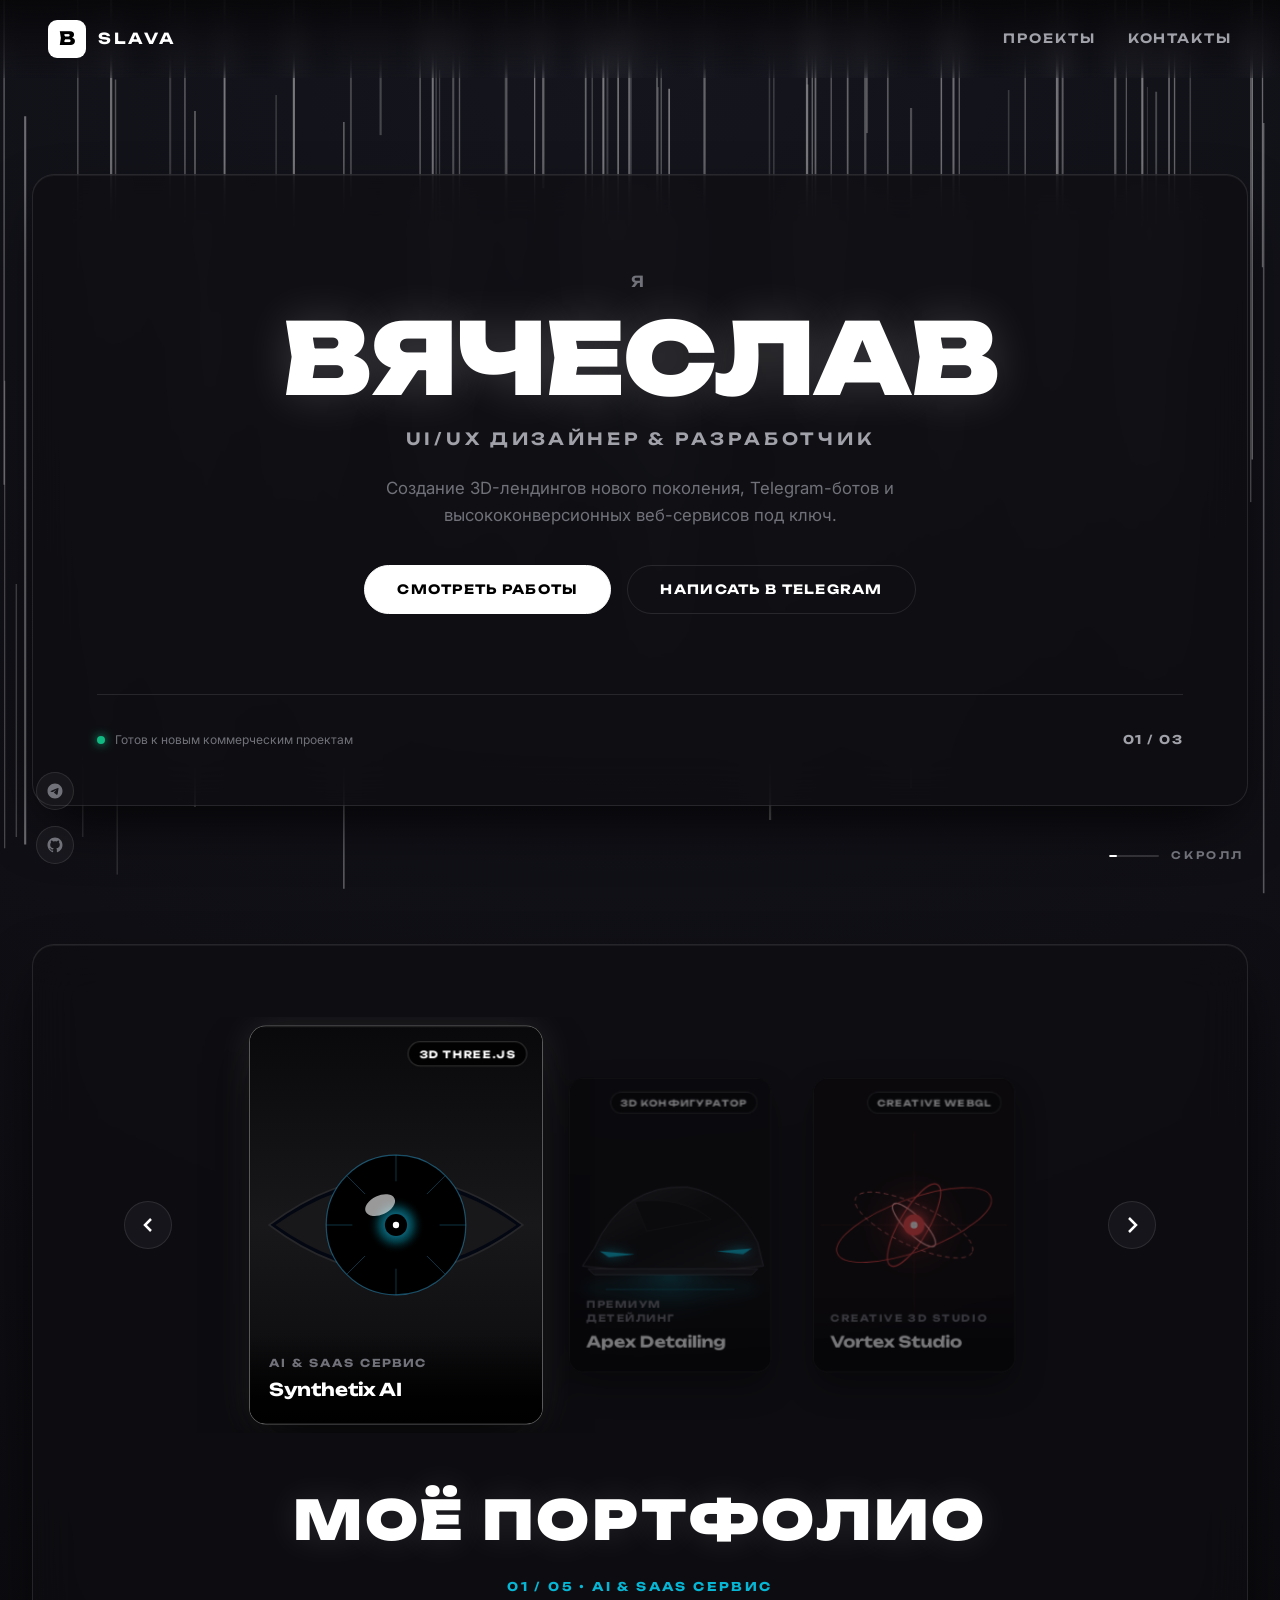
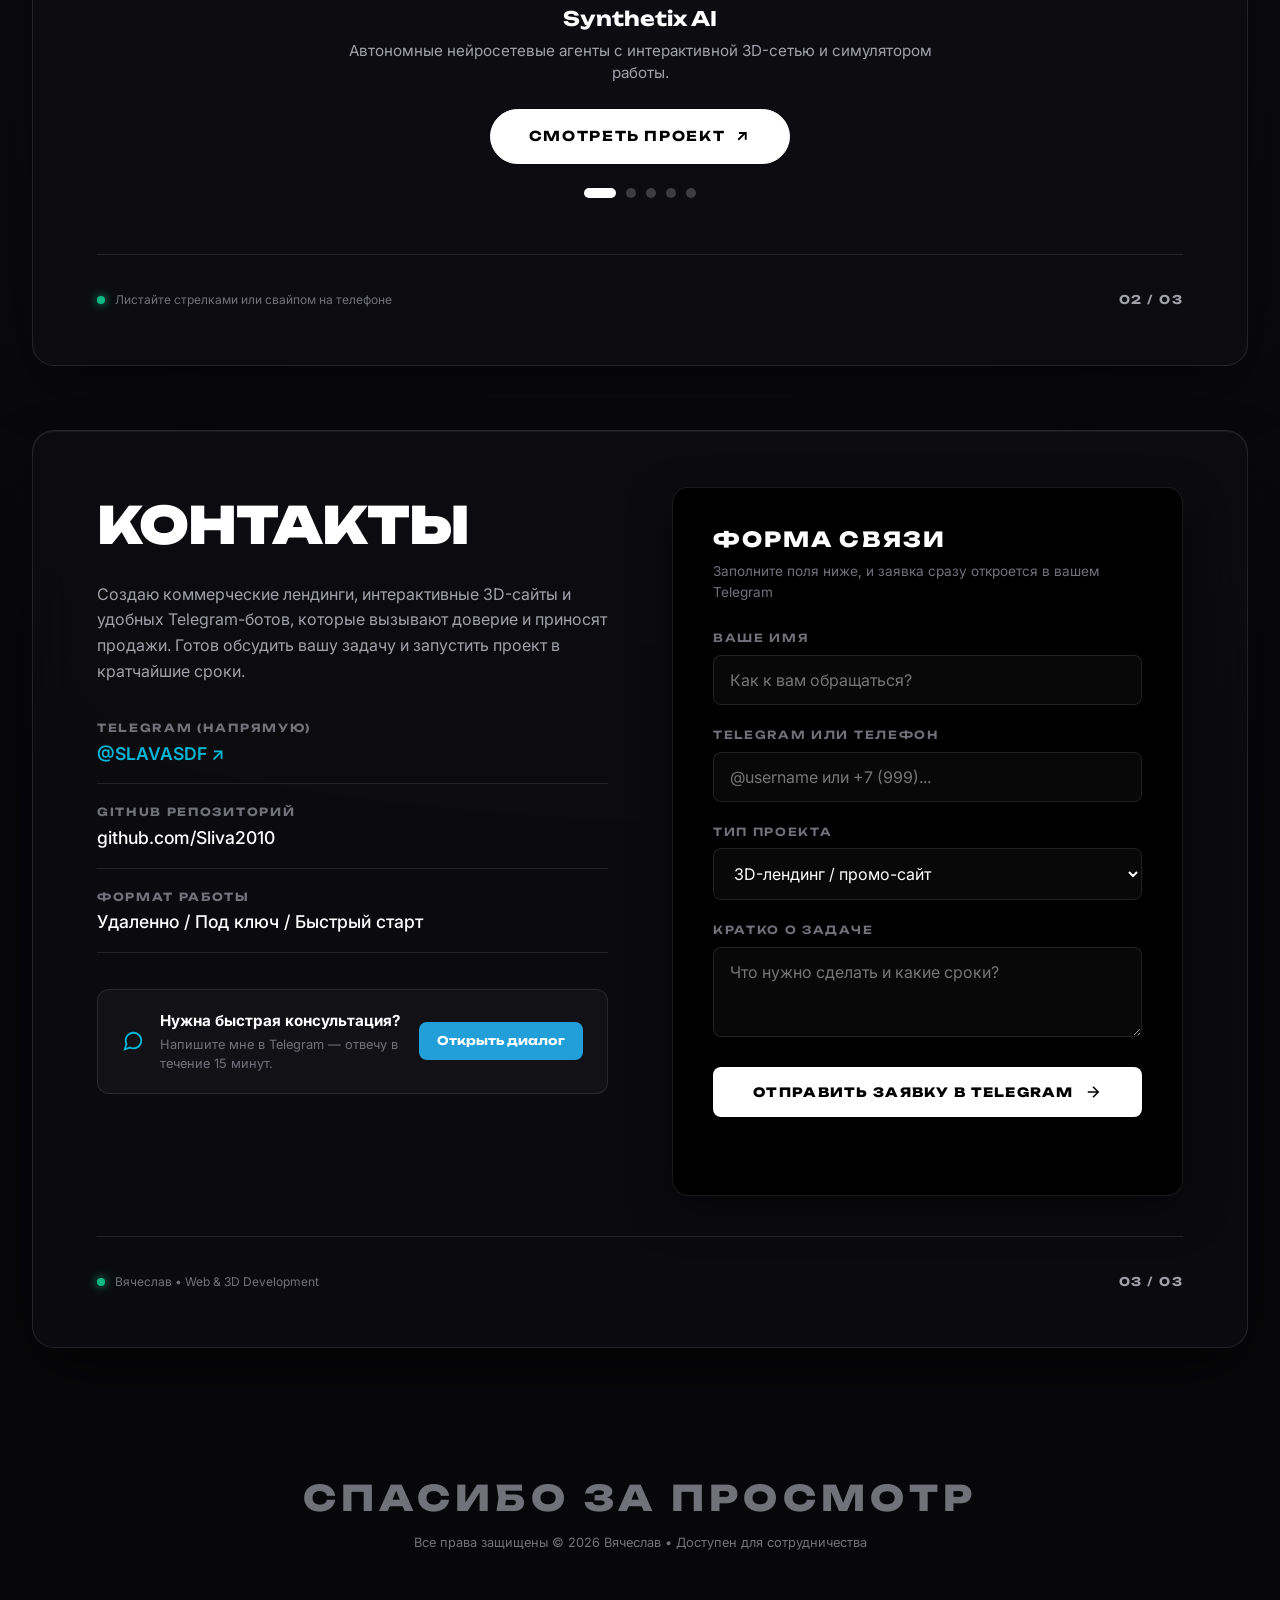
==== index.html @ ad90588e "Fix carousel layout with real dark visual artworks, robust block entrance animations, cache-busting " ====
<!DOCTYPE html>
<html lang="ru">
<head>
  <meta charset="UTF-8">
  <meta name="viewport" content="width=device-width, initial-scale=1.0, maximum-scale=5.0">
  <title>Вячеслав | Портфолио — 3D-сайты, Лендинги и Telegram-боты</title>
  
  <!-- Favicon -->
  <link rel="icon" type="image/svg+xml" href="favicon.svg?v=5.0">

  <!-- Google Fonts: Unbounded & Inter -->
  <link rel="preconnect" href="https://fonts.googleapis.com">
  <link rel="preconnect" href="https://fonts.gstatic.com" crossorigin>
  <link href="https://fonts.googleapis.com/css2?family=Inter:wght@300;400;500;600;700&family=Unbounded:wght@400;600;700;800;900&display=swap" rel="stylesheet">
  
  <!-- Critical Fallback CSS (prevents FOUC or cache mismatch) -->
  <style>
    body { background-color: #08080a; color: #ffffff; margin: 0; font-family: 'Inter', sans-serif; overflow-x: hidden; }
    .showcase-carousel-wrapper { display: flex; align-items: center; justify-content: center; gap: 16px; width: 100%; }
    .carousel-track { display: flex; align-items: center; justify-content: center; gap: 20px; }
  </style>

  <!-- External Stylesheet with Cache Busting -->
  <link rel="stylesheet" href="style.css?v=5.0">
</head>
<body>
  <!-- Ambient Interactive & Scroll Reacting Background Canvas -->
  <canvas id="ambient-canvas"></canvas>

  <!-- Global Top Header -->
  <header class="header">
    <a href="#hero" class="logo">
      <span class="logo-symbol">В</span>
      <span class="logo-text">SLAVA</span>
    </a>

    <nav class="nav">
      <a href="#portfolio" class="nav-link">ПРОЕКТЫ</a>
      <a href="#contact" class="nav-link">КОНТАКТЫ</a>
    </nav>
  </header>

  <!-- Left Sticky Socials (Desktop) -->
  <aside class="side-socials">
    <a href="https://t.me/SLAVASDF" target="_blank" rel="noopener noreferrer" class="social-icon" title="Telegram: @SLAVASDF">
      <svg width="18" height="18" viewBox="0 0 24 24" fill="currentColor">
        <path d="M12 2C6.48 2 2 6.48 2 12s4.48 10 10 10 10-4.48 10-10S17.52 2 12 2zm4.64 6.8c-.15 1.58-.8 5.42-1.13 7.19-.14.75-.42 1-.68 1.03-.58.05-1.02-.38-1.58-.75-.88-.58-1.38-.94-2.23-1.5-.99-.65-.35-1.01.22-1.59.15-.15 2.71-2.48 2.76-2.69a.2.2 0 00-.05-.18c-.06-.05-.14-.03-.21-.02-.09.02-1.49.95-4.22 2.79-.4.27-.76.41-1.08.4-.36-.01-1.04-.2-1.55-.37-.63-.2-1.12-.31-1.08-.66.02-.18.27-.36.75-.55 2.92-1.27 4.86-2.11 5.83-2.51 2.78-1.16 3.35-1.36 3.73-1.36.08 0 .27.02.39.12.1.08.13.19.14.27-.01.06.01.24 0 .38z"/>
      </svg>
    </a>
    <a href="https://github.com/Sliva2010" target="_blank" rel="noopener noreferrer" class="social-icon" title="GitHub: Sliva2010">
      <svg width="18" height="18" viewBox="0 0 24 24" fill="currentColor">
        <path fill-rule="evenodd" clip-rule="evenodd" d="M12 2C6.477 2 2 6.484 2 12.017c0 4.425 2.865 8.18 6.839 9.504.5.092.682-.217.682-.483 0-.237-.008-.868-.013-1.703-2.782.605-3.369-1.343-3.369-1.343-.454-1.158-1.11-1.466-1.11-1.466-.908-.62.069-.608.069-.608 1.003.07 1.53 1.032 1.53 1.032.892 1.53 2.341 1.088 2.91.832.092-.647.35-1.088.636-1.338-2.22-.253-4.555-1.113-4.555-4.951 0-1.093.39-1.988 1.029-2.688-.103-.253-.446-1.272.098-2.65 0 0 .84-.27 2.75 1.026A9.564 9.564 0 0112 6.844c.85.004 1.705.115 2.504.337 1.909-1.296 2.747-1.027 2.747-1.027.546 1.379.202 2.398.1 2.651.64.7 1.028 1.595 1.028 2.688 0 3.848-2.339 4.695-4.566 4.943.359.309.678.92.678 1.855 0 1.338-.012 2.419-.012 2.747 0 .268.18.58.688.482A10.019 10.019 0 0022 12.017C22 6.484 17.522 2 12 2z"/>
      </svg>
    </a>
  </aside>

  <!-- Right Sticky Scroll Indicator (Desktop) -->
  <aside class="side-scroll">
    <div class="scroll-track">
      <div class="scroll-thumb" id="scrollThumb"></div>
    </div>
    <span class="scroll-label">СКРОЛЛ</span>
  </aside>

  <!-- Main Container -->
  <main class="main-container">

    <!-- Screen 1: Hero Section (Exact Layout from Reference 1) -->
    <section id="hero" class="screen screen-hero">
      <div class="screen-frame anim-block">
        <div class="hero-center">
          <div class="hero-pretitle">Я</div>
          <h1 class="hero-name">ВЯЧЕСЛАВ</h1>
          <div class="hero-subtitle">UI/UX ДИЗАЙНЕР & РАЗРАБОТЧИК</div>
          <p class="hero-caption">
            Создание 3D-лендингов нового поколения, Telegram-ботов и высококонверсионных веб-сервисов под ключ.
          </p>
          <div class="hero-actions">
            <a href="#portfolio" class="btn-primary">СМОТРЕТЬ РАБОТЫ</a>
            <a href="https://t.me/SLAVASDF" target="_blank" rel="noopener noreferrer" class="btn-outline">НАПИСАТЬ В TELEGRAM</a>
          </div>
        </div>

        <div class="frame-bottom-bar">
          <div class="status-indicator">
            <span class="status-dot"></span>
            <span class="status-text">Готов к новым коммерческим проектам</span>
          </div>
          <div class="screen-counter">01 / 03</div>
        </div>
      </div>
    </section>

    <!-- Screen 2: Portfolio Showcase (Exact 3-Card Carousel from Reference 2) -->
    <section id="portfolio" class="screen screen-portfolio">
      <div class="screen-frame anim-block">
        
        <!-- Interactive 3D Showcase matching Reference 2 -->
        <div class="showcase-carousel-wrapper">
          
          <!-- Prev Arrow -->
          <button class="carousel-arrow arrow-prev" id="prevSlideBtn" aria-label="Предыдущий проект">
            <svg width="24" height="24" viewBox="0 0 24 24" fill="none" stroke="currentColor" stroke-width="2.5">
              <path d="M15 18l-6-6 6-6"/>
            </svg>
          </button>

          <!-- 3-Card View Track -->
          <div class="carousel-track-container" id="carouselTrackContainer">
            <div class="carousel-track" id="carouselTrack">
              
              <!-- Slide 1: AI SaaS (Cyber Eye Artwork from Reference) -->
              <div class="carousel-slide active" data-index="0" data-url="projects/ai-saas/index.html" data-title="Synthetix AI" data-tag="AI & SAAS СЕРВИС" data-desc="Автономные нейросетевые агенты с интерактивной 3D-сетью и симулятором работы.">
                <div class="slide-card">
                  <div class="slide-art-box">
                    <img src="assets/art-eye.svg" alt="Synthetix AI" class="slide-art-img" loading="eager">
                    <span class="slide-badge">3D THREE.JS</span>
                  </div>
                  <div class="slide-overlay-info">
                    <span class="slide-cat">AI & SAAS СЕРВИС</span>
                    <h3 class="slide-heading">Synthetix AI</h3>
                  </div>
                </div>
              </div>

              <!-- Slide 2: Auto Detailing (Supercar Artwork) -->
              <div class="carousel-slide next" data-index="1" data-url="projects/auto-detailing/index.html" data-title="Apex Detailing" data-tag="ПРЕМИУМ ДЕТЕЙЛИНГ" data-desc="Люксовый лендинг автодетейлинга с интерактивной сменой покрытия кузова в реальном времени.">
                <div class="slide-card">
                  <div class="slide-art-box">
                    <img src="assets/art-car.svg" alt="Apex Detailing" class="slide-art-img" loading="eager">
                    <span class="slide-badge">3D КОНФИГУРАТОР</span>
                  </div>
                  <div class="slide-overlay-info">
                    <span class="slide-cat">ПРЕМИУМ ДЕТЕЙЛИНГ</span>
                    <h3 class="slide-heading">Apex Detailing</h3>
                  </div>
                </div>
              </div>

              <!-- Slide 3: Crypto Fintech (Isometric Crystal) -->
              <div class="carousel-slide hidden-slide" data-index="2" data-url="projects/crypto-fintech/index.html" data-title="Nova DeFi & Pay" data-tag="WEB3 & ФИНТЕХ" data-desc="Высокотехнологичный необанк с живым обменом токенов и терминалом транзакций.">
                <div class="slide-card">
                  <div class="slide-art-box">
                    <img src="assets/art-crypto.svg" alt="Nova DeFi" class="slide-art-img" loading="lazy">
                    <span class="slide-badge">WEB3 ТЕРМИНАЛ</span>
                  </div>
                  <div class="slide-overlay-info">
                    <span class="slide-cat">WEB3 & ФИНТЕХ</span>
                    <h3 class="slide-heading">Nova DeFi & Pay</h3>
                  </div>
                </div>
              </div>

              <!-- Slide 4: Coffee Roastery (Chiaroscuro Coffee) -->
              <div class="carousel-slide hidden-slide" data-index="3" data-url="projects/coffee-roastery/index.html" data-title="Artisan Roastery" data-tag="SPECIALTY E-COMMERCE" data-desc="Атмосферный промо-сайт specialty кофе с колесом вкусов и интерактивной корзиной.">
                <div class="slide-card">
                  <div class="slide-art-box">
                    <img src="assets/art-coffee.svg" alt="Artisan Roastery" class="slide-art-img" loading="lazy">
                    <span class="slide-badge">3D E-COMMERCE</span>
                  </div>
                  <div class="slide-overlay-info">
                    <span class="slide-cat">SPECIALTY E-COMMERCE</span>
                    <h3 class="slide-heading">Artisan Roastery</h3>
                  </div>
                </div>
              </div>

              <!-- Slide 5: Cyber Agency (Cyber Vortex) -->
              <div class="carousel-slide prev" data-index="4" data-url="projects/cyber-agency/index.html" data-title="Vortex Cyber Studio" data-tag="CREATIVE 3D STUDIO" data-desc="Футуристичный сайт дизайн-агентства с динамическими шейдерами и интерактивом.">
                <div class="slide-card">
                  <div class="slide-art-box">
                    <img src="assets/art-cyber.svg" alt="Vortex Studio" class="slide-art-img" loading="lazy">
                    <span class="slide-badge">CREATIVE WEBGL</span>
                  </div>
                  <div class="slide-overlay-info">
                    <span class="slide-cat">CREATIVE 3D STUDIO</span>
                    <h3 class="slide-heading">Vortex Studio</h3>
                  </div>
                </div>
              </div>

            </div>
          </div>

          <!-- Next Arrow -->
          <button class="carousel-arrow arrow-next" id="nextSlideBtn" aria-label="Следующий проект">
            <svg width="24" height="24" viewBox="0 0 24 24" fill="none" stroke="currentColor" stroke-width="2.5">
              <path d="M9 5l7 7-7 7"/>
            </svg>
          </button>
        </div>

        <!-- Reference 2 Layout Center Block Under Cards -->
        <div class="portfolio-center-meta">
          <h2 class="portfolio-big-title">МОЁ ПОРТФОЛИО</h2>
          
          <div class="active-project-details">
            <span class="active-project-pill" id="activeProjectPill">01 / 05 • AI & SAAS СЕРВИС</span>
            <h3 class="active-project-name" id="activeProjectName">Synthetix AI</h3>
            <p class="active-project-desc" id="activeProjectDesc">
              Автономные нейросетевые агенты с интерактивной 3D-сетью и симулятором работы.
            </p>
          </div>

          <div class="portfolio-action-row">
            <a href="projects/ai-saas/index.html" target="_blank" rel="noopener noreferrer" class="btn-primary btn-view-project" id="viewProjectBtn">
              <span>СМОТРЕТЬ ПРОЕКТ</span>
              <svg width="18" height="18" viewBox="0 0 24 24" fill="none" stroke="currentColor" stroke-width="2.5">
                <path d="M7 17l9.2-9.2M17 17V8H8"/>
              </svg>
            </a>
          </div>

          <!-- Pagination Dots for Quick Navigation -->
          <div class="carousel-dots" id="carouselDots">
            <button class="dot-btn active" data-index="0" aria-label="Проект 1"></button>
            <button class="dot-btn" data-index="1" aria-label="Проект 2"></button>
            <button class="dot-btn" data-index="2" aria-label="Проект 3"></button>
            <button class="dot-btn" data-index="3" aria-label="Проект 4"></button>
            <button class="dot-btn" data-index="4" aria-label="Проект 5"></button>
          </div>
        </div>

        <div class="frame-bottom-bar">
          <div class="status-indicator">
            <span class="status-dot"></span>
            <span class="status-text">Листайте стрелками или свайпом на телефоне</span>
          </div>
          <div class="screen-counter">02 / 03</div>
        </div>
      </div>
    </section>

    <!-- Screen 3: Contact & Order (Exact Layout from Reference 3) -->
    <section id="contact" class="screen screen-contact">
      <div class="screen-frame anim-block">
        <div class="contact-split-grid">
          
          <!-- Left Column: Information -->
          <div class="contact-info-col">
            <h2 class="contact-main-heading">КОНТАКТЫ</h2>
            <p class="contact-lead-text">
              Создаю коммерческие лендинги, интерактивные 3D-сайты и удобных Telegram-ботов, которые вызывают доверие и приносят продажи. Готов обсудить вашу задачу и запустить проект в кратчайшие сроки.
            </p>

            <div class="contact-items-group">
              <div class="contact-entry">
                <span class="entry-label">Telegram (напрямую)</span>
                <a href="https://t.me/SLAVASDF" target="_blank" rel="noopener noreferrer" class="entry-value highlight-link">
                  @SLAVASDF ↗
                </a>
              </div>

              <div class="contact-entry">
                <span class="entry-label">GitHub репозиторий</span>
                <a href="https://github.com/Sliva2010" target="_blank" rel="noopener noreferrer" class="entry-value">
                  github.com/Sliva2010
                </a>
              </div>

              <div class="contact-entry">
                <span class="entry-label">Формат работы</span>
                <span class="entry-value">Удаленно / Под ключ / Быстрый старт</span>
              </div>
            </div>

            <!-- Removed emoji: Clean Line Art Icon -->
            <div class="direct-action-card">
              <div class="direct-icon-svg">
                <svg width="22" height="22" viewBox="0 0 24 24" fill="none" stroke="currentColor" stroke-width="2">
                  <path d="M21 11.5a8.38 8.38 0 0 1-.9 3.8 8.5 8.5 0 0 1-7.6 4.7 8.38 8.38 0 0 1-3.8-.9L3 21l1.9-5.7a8.38 8.38 0 0 1-.9-3.8 8.5 8.5 0 0 1 4.7-7.6 8.38 8.38 0 0 1 3.8-.9h.5a8.48 8.48 0 0 1 8 8v.5z"/>
                </svg>
              </div>
              <div class="direct-text">
                <strong>Нужна быстрая консультация?</strong>
                <span>Напишите мне в Telegram — отвечу в течение 15 минут.</span>
              </div>
              <a href="https://t.me/SLAVASDF" target="_blank" rel="noopener noreferrer" class="btn-telegram-direct">
                Открыть диалог
              </a>
            </div>
          </div>

          <!-- Right Column: Contact Form Box -->
          <div class="contact-form-col">
            <div class="form-card-box">
              <h3 class="form-title">ФОРМА СВЯЗИ</h3>
              <p class="form-subtitle">Заполните поля ниже, и заявка сразу откроется в вашем Telegram</p>

              <form id="contactForm" class="contact-form">
                <div class="input-field-group">
                  <label for="userName">Ваше имя</label>
                  <input type="text" id="userName" name="name" placeholder="Как к вам обращаться?" required autocomplete="name">
                </div>

                <div class="input-field-group">
                  <label for="userContact">Telegram или телефон</label>
                  <input type="text" id="userContact" name="contact" placeholder="@username или +7 (999)..." required>
                </div>

                <div class="input-field-group">
                  <label for="projectType">Тип проекта</label>
                  <select id="projectType" name="projectType">
                    <option value="3D-лендинг под ключ">3D-лендинг / промо-сайт</option>
                    <option value="Telegram-бот или Mini App">Telegram-бот или Mini App</option>
                    <option value="Редизайн существующего сайта">Редизайн существующего сайта</option>
                    <option value="Интернет-магазин / Каталог">Интернет-магазин / Каталог</option>
                    <option value="Другая нестандартная задача">Другая задача</option>
                  </select>
                </div>

                <div class="input-field-group">
                  <label for="userMessage">Кратко о задаче</label>
                  <textarea id="userMessage" name="message" rows="3" placeholder="Что нужно сделать и какие сроки?"></textarea>
                </div>

                <button type="submit" class="btn-submit" id="submitBtn">
                  <span>ОТПРАВИТЬ ЗАЯВКУ В TELEGRAM</span>
                  <svg width="18" height="18" viewBox="0 0 24 24" fill="none" stroke="currentColor" stroke-width="2">
                    <path d="M5 12h14M12 5l7 7-7 7"/>
                  </svg>
                </button>
                <div id="formFeedback" class="form-feedback"></div>
              </form>
            </div>
          </div>

        </div>

        <div class="frame-bottom-bar">
          <div class="status-indicator">
            <span class="status-dot"></span>
            <span class="status-text">Вячеслав • Web & 3D Development</span>
          </div>
          <div class="screen-counter">03 / 03</div>
        </div>
      </div>
    </section>

    <!-- Reference Bottom Ending Banner -->
    <div class="outro-banner anim-block">
      <div class="outro-content">
        <h2 class="outro-heading">СПАСИБО ЗА ПРОСМОТР</h2>
        <p class="outro-sub">Все права защищены © 2026 Вячеслав • Доступен для сотрудничества</p>
      </div>
    </div>

  </main>

  <!-- Script with Cache Busting -->
  <script src="main.js?v=5.0"></script>
</body>
</html>
---- style.css ----
/* ==========================================================================
   VYACHESLAV PORTFOLIO — DARK CINEMATIC VIBE CODING STYLESHEET (v5.0)
   Exact match to the 3-screen minimalist dark reference
   ========================================================================== */

:root {
  --bg-primary: #070709;
  --bg-surface: #0e0e12;
  --bg-card: #131318;
  --bg-card-hover: #1a1a22;
  
  --border-subtle: rgba(255, 255, 255, 0.1);
  --border-focus: rgba(255, 255, 255, 0.25);
  --border-accent: rgba(255, 255, 255, 0.5);

  --text-primary: #ffffff;
  --text-secondary: #a1a1aa;
  --text-muted: #71717a;

  --accent-cyan: #06b6d4;
  --accent-purple: #8b5cf6;
  --accent-green: #10b981;
  --accent-amber: #f59e0b;
  --accent-red: #ef4444;

  --font-display: 'Unbounded', -apple-system, BlinkMacSystemFont, sans-serif;
  --font-body: 'Inter', -apple-system, BlinkMacSystemFont, sans-serif;

  --ease-out: cubic-bezier(0.16, 1, 0.3, 1);
  --frame-radius: 22px;
}

/* Reset & Global */
*, *::before, *::after {
  box-sizing: border-box;
  margin: 0;
  padding: 0;
}

html {
  scroll-behavior: smooth;
  background-color: var(--bg-primary);
  color: var(--text-primary);
  font-family: var(--font-body);
  font-size: 16px;
  line-height: 1.5;
  -webkit-font-smoothing: antialiased;
}

body {
  min-height: 100vh;
  overflow-x: hidden;
  background: radial-gradient(circle at 50% 0%, #15151e 0%, #070709 75%);
  position: relative;
}

/* Ambient Canvas */
#ambient-canvas {
  position: fixed;
  top: 0;
  left: 0;
  width: 100vw;
  height: 100vh;
  pointer-events: none;
  z-index: 1;
  opacity: 0.7;
}

/* ==========================================================================
   BLOCK ENTRANCE & SCROLL ANIMATIONS
   ========================================================================== */
.anim-block {
  opacity: 0;
  transform: translateY(35px);
  transition: opacity 0.85s var(--ease-out), transform 0.85s var(--ease-out);
  will-change: opacity, transform;
}

.anim-block.is-visible {
  opacity: 1;
  transform: translateY(0);
}

/* ==========================================================================
   HEADER
   ========================================================================== */
.header {
  position: fixed;
  top: 0;
  left: 0;
  width: 100%;
  padding: 20px 48px;
  display: flex;
  justify-content: space-between;
  align-items: center;
  z-index: 100;
  background: linear-gradient(180deg, rgba(7, 7, 9, 0.9) 0%, rgba(7, 7, 9, 0) 100%);
  backdrop-filter: blur(12px);
  -webkit-backdrop-filter: blur(12px);
}

.logo {
  display: flex;
  align-items: center;
  gap: 12px;
  text-decoration: none;
  color: var(--text-primary);
}

.logo-symbol {
  display: inline-flex;
  align-items: center;
  justify-content: center;
  width: 38px;
  height: 38px;
  border-radius: 9px;
  background: #ffffff;
  color: #000000;
  font-family: var(--font-display);
  font-weight: 800;
  font-size: 1.15rem;
  letter-spacing: -0.05em;
  transition: transform 0.3s var(--ease-out);
}

.logo:hover .logo-symbol {
  transform: scale(1.06) rotate(3deg);
}

.logo-text {
  font-family: var(--font-display);
  font-weight: 700;
  font-size: 0.95rem;
  letter-spacing: 0.18em;
}

.nav {
  display: flex;
  align-items: center;
  gap: 32px;
}

.nav-link {
  color: var(--text-secondary);
  text-decoration: none;
  font-family: var(--font-display);
  font-size: 0.8rem;
  font-weight: 600;
  letter-spacing: 0.15em;
  transition: color 0.2s ease;
  position: relative;
  padding: 6px 0;
}

.nav-link:hover {
  color: var(--text-primary);
}

.nav-link::after {
  content: '';
  position: absolute;
  bottom: 0;
  left: 0;
  width: 0%;
  height: 2px;
  background: #ffffff;
  transition: width 0.3s var(--ease-out);
}

.nav-link:hover::after {
  width: 100%;
}

/* ==========================================================================
   SIDE BARS (DESKTOP)
   ========================================================================== */
.side-socials {
  position: fixed;
  left: 36px;
  bottom: 36px;
  display: flex;
  flex-direction: column;
  gap: 16px;
  z-index: 90;
}

.social-icon {
  color: var(--text-muted);
  display: flex;
  align-items: center;
  justify-content: center;
  width: 38px;
  height: 38px;
  border-radius: 50%;
  background: rgba(255, 255, 255, 0.04);
  border: 1px solid var(--border-subtle);
  transition: all 0.3s var(--ease-out);
  text-decoration: none;
}

.social-icon:hover {
  color: #ffffff;
  border-color: rgba(255, 255, 255, 0.35);
  transform: translateY(-3px);
  background: rgba(255, 255, 255, 0.1);
}

.side-scroll {
  position: fixed;
  right: 36px;
  bottom: 36px;
  display: flex;
  align-items: center;
  gap: 12px;
  z-index: 90;
}

.scroll-track {
  width: 50px;
  height: 2px;
  background: rgba(255, 255, 255, 0.15);
  position: relative;
  overflow: hidden;
  border-radius: 2px;
}

.scroll-thumb {
  position: absolute;
  top: 0;
  left: 0;
  height: 100%;
  width: 30%;
  background: #ffffff;
  border-radius: 2px;
  transition: width 0.12s linear;
}

.scroll-label {
  font-family: var(--font-display);
  font-size: 0.65rem;
  font-weight: 600;
  letter-spacing: 0.25em;
  color: var(--text-muted);
}

/* ==========================================================================
   MAIN CONTAINERS & CINEMATIC FRAMES
   ========================================================================== */
.main-container {
  position: relative;
  z-index: 10;
  padding: 100px 32px 60px 32px;
  max-width: 1280px;
  margin: 0 auto;
  display: flex;
  flex-direction: column;
  gap: 64px;
}

.screen {
  min-height: calc(100vh - 120px);
  display: flex;
  flex-direction: column;
  justify-content: center;
}

.screen-frame {
  background: rgba(14, 14, 18, 0.75);
  border: 1px solid var(--border-subtle);
  border-radius: var(--frame-radius);
  padding: 56px 64px;
  box-shadow: 0 24px 60px -15px rgba(0, 0, 0, 0.8), inset 0 1px 0 rgba(255, 255, 255, 0.06);
  backdrop-filter: blur(24px);
  -webkit-backdrop-filter: blur(24px);
  display: flex;
  flex-direction: column;
  justify-content: space-between;
  position: relative;
  overflow: hidden;
}

.frame-bottom-bar {
  display: flex;
  justify-content: space-between;
  align-items: center;
  padding-top: 36px;
  margin-top: 40px;
  border-top: 1px solid var(--border-subtle);
  font-size: 0.75rem;
  color: var(--text-muted);
}

.status-indicator {
  display: flex;
  align-items: center;
  gap: 10px;
}

.status-dot {
  width: 8px;
  height: 8px;
  border-radius: 50%;
  background: var(--accent-green);
  box-shadow: 0 0 10px var(--accent-green);
  animation: pulse-dot 2s infinite ease-in-out;
}

@keyframes pulse-dot {
  0%, 100% { opacity: 1; transform: scale(1); }
  50% { opacity: 0.4; transform: scale(0.85); }
}

.screen-counter {
  font-family: var(--font-display);
  font-weight: 700;
  letter-spacing: 0.12em;
  color: var(--text-secondary);
}

/* ==========================================================================
   SCREEN 1: HERO
   ========================================================================== */
.hero-center {
  display: flex;
  flex-direction: column;
  align-items: center;
  justify-content: center;
  text-align: center;
  padding: 40px 0;
}

.hero-pretitle {
  font-family: var(--font-display);
  font-size: 0.95rem;
  font-weight: 600;
  letter-spacing: 0.35em;
  color: var(--text-muted);
  margin-bottom: 12px;
  text-transform: uppercase;
}

.hero-name {
  font-family: var(--font-display);
  font-size: clamp(2.8rem, 8.5vw, 6.2rem);
  font-weight: 900;
  letter-spacing: -0.02em;
  line-height: 1.05;
  color: #ffffff;
  margin-bottom: 16px;
  text-transform: uppercase;
  text-shadow: 0 0 45px rgba(255, 255, 255, 0.18);
  word-break: break-word;
}

.hero-subtitle {
  font-family: var(--font-display);
  font-size: clamp(0.75rem, 1.8vw, 1.05rem);
  font-weight: 600;
  letter-spacing: 0.22em;
  color: var(--text-secondary);
  margin-bottom: 24px;
  text-transform: uppercase;
}

.hero-caption {
  font-size: 1.05rem;
  color: var(--text-muted);
  max-width: 580px;
  line-height: 1.6;
  margin-bottom: 36px;
}

.hero-actions {
  display: flex;
  gap: 16px;
  flex-wrap: wrap;
  justify-content: center;
}

.btn-primary {
  display: inline-flex;
  align-items: center;
  justify-content: center;
  gap: 8px;
  background: #ffffff;
  color: #000000;
  font-family: var(--font-display);
  font-weight: 700;
  font-size: 0.8rem;
  letter-spacing: 0.1em;
  padding: 14px 32px;
  border-radius: 9999px;
  text-decoration: none;
  transition: all 0.3s var(--ease-out);
  border: 1px solid #ffffff;
  cursor: pointer;
}

.btn-primary:hover {
  background: transparent;
  color: #ffffff;
  transform: translateY(-2px);
  box-shadow: 0 10px 25px -5px rgba(255, 255, 255, 0.25);
}

.btn-outline {
  display: inline-flex;
  align-items: center;
  justify-content: center;
  background: transparent;
  color: #ffffff;
  font-family: var(--font-display);
  font-weight: 700;
  font-size: 0.8rem;
  letter-spacing: 0.1em;
  padding: 14px 32px;
  border-radius: 9999px;
  text-decoration: none;
  border: 1px solid var(--border-subtle);
  transition: all 0.3s var(--ease-out);
}

.btn-outline:hover {
  border-color: rgba(255, 255, 255, 0.4);
  background: rgba(255, 255, 255, 0.05);
  transform: translateY(-2px);
}

/* ==========================================================================
   SCREEN 2: 3-CARD PORTFOLIO CAROUSEL (EXACT MATCH TO REFERENCE 2)
   ========================================================================== */
.showcase-carousel-wrapper {
  display: flex;
  align-items: center;
  justify-content: center;
  gap: 18px;
  width: 100%;
  position: relative;
  margin: 16px 0 36px 0;
}

.carousel-arrow {
  width: 48px;
  height: 48px;
  border-radius: 50%;
  background: rgba(24, 24, 30, 0.85);
  border: 1px solid var(--border-subtle);
  color: #ffffff;
  display: flex;
  align-items: center;
  justify-content: center;
  cursor: pointer;
  flex-shrink: 0;
  transition: all 0.3s var(--ease-out);
  backdrop-filter: blur(8px);
}

.carousel-arrow:hover {
  background: #ffffff;
  color: #000000;
  border-color: #ffffff;
  transform: scale(1.1);
}

.carousel-track-container {
  overflow: hidden;
  max-width: 900px;
  width: 100%;
  padding: 18px 0;
}

.carousel-track {
  display: flex;
  align-items: center;
  justify-content: center;
  gap: 24px;
  width: 100%;
}

.carousel-slide {
  flex: 0 0 240px;
  width: 240px;
  height: 340px;
  border-radius: 16px;
  cursor: pointer;
  position: relative;
  transition: all 0.45s var(--ease-out);
  user-select: none;
}

.slide-card {
  width: 100%;
  height: 100%;
  background: #000000;
  border-radius: 16px;
  border: 1px solid var(--border-subtle);
  overflow: hidden;
  position: relative;
  box-shadow: 0 16px 36px rgba(0, 0, 0, 0.7);
  display: flex;
  flex-direction: column;
}

/* 3-Card States: active (center), prev (left), next (right), hidden */
.carousel-slide.active {
  flex: 0 0 280px;
  width: 280px;
  height: 380px;
  transform: scale(1.05);
  z-index: 10;
  opacity: 1;
}

.carousel-slide.active .slide-card {
  border-color: rgba(255, 255, 255, 0.35);
  box-shadow: 0 24px 50px -10px rgba(0, 0, 0, 0.85), 0 0 35px rgba(255, 255, 255, 0.1);
}

.carousel-slide.prev,
.carousel-slide.next {
  flex: 0 0 220px;
  width: 220px;
  height: 320px;
  opacity: 0.45;
  transform: scale(0.92);
  z-index: 5;
}

.carousel-slide.prev:hover,
.carousel-slide.next:hover {
  opacity: 0.75;
  transform: scale(0.96);
}

.carousel-slide.hidden-slide {
  display: none !important;
}

/* Artwork inside cards */
.slide-art-box {
  width: 100%;
  height: 100%;
  position: relative;
  background: #000000;
  overflow: hidden;
}

.slide-art-img {
  width: 100%;
  height: 100%;
  object-fit: cover;
  display: block;
  transition: transform 0.5s ease;
}

.carousel-slide.active:hover .slide-art-img {
  transform: scale(1.06);
}

.slide-badge {
  position: absolute;
  top: 14px;
  right: 14px;
  font-family: var(--font-display);
  font-size: 0.6rem;
  font-weight: 700;
  letter-spacing: 0.12em;
  padding: 4px 10px;
  background: rgba(0, 0, 0, 0.75);
  border: 1px solid rgba(255, 255, 255, 0.2);
  border-radius: 999px;
  backdrop-filter: blur(8px);
  color: #ffffff;
  z-index: 3;
}

.slide-overlay-info {
  position: absolute;
  bottom: 0;
  left: 0;
  right: 0;
  padding: 20px 18px;
  background: linear-gradient(180deg, rgba(0, 0, 0, 0) 0%, rgba(0, 0, 0, 0.95) 75%);
  z-index: 4;
  display: flex;
  flex-direction: column;
  gap: 4px;
}

.slide-cat {
  font-family: var(--font-display);
  font-size: 0.65rem;
  font-weight: 700;
  letter-spacing: 0.15em;
  color: var(--text-muted);
}

.slide-heading {
  font-family: var(--font-display);
  font-size: 1.05rem;
  font-weight: 700;
  color: #ffffff;
}

/* Meta block under cards (Reference: "MY PORTFOLIO") */
.portfolio-center-meta {
  display: flex;
  flex-direction: column;
  align-items: center;
  text-align: center;
  padding: 10px 0 16px 0;
}

.portfolio-big-title {
  font-family: var(--font-display);
  font-size: clamp(2rem, 4.5vw, 3.4rem);
  font-weight: 900;
  letter-spacing: 0.05em;
  text-transform: uppercase;
  margin-bottom: 12px;
  color: #ffffff;
  text-shadow: 0 0 35px rgba(255, 255, 255, 0.12);
}

.active-project-details {
  max-width: 620px;
  margin-bottom: 24px;
}

.active-project-pill {
  display: inline-block;
  font-family: var(--font-display);
  font-size: 0.75rem;
  font-weight: 700;
  letter-spacing: 0.2em;
  color: var(--accent-cyan);
  margin-bottom: 8px;
}

.active-project-name {
  font-family: var(--font-display);
  font-size: 1.25rem;
  font-weight: 700;
  color: #ffffff;
  margin-bottom: 6px;
}

.active-project-desc {
  font-size: 0.95rem;
  color: var(--text-secondary);
  line-height: 1.5;
}

.portfolio-action-row {
  margin-bottom: 24px;
}

.btn-view-project {
  padding: 16px 38px;
  font-size: 0.85rem;
  letter-spacing: 0.12em;
}

.carousel-dots {
  display: flex;
  gap: 10px;
  align-items: center;
  justify-content: center;
}

.dot-btn {
  width: 10px;
  height: 10px;
  border-radius: 999px;
  background: rgba(255, 255, 255, 0.2);
  border: none;
  cursor: pointer;
  transition: all 0.3s var(--ease-out);
}

.dot-btn:hover {
  background: rgba(255, 255, 255, 0.5);
}

.dot-btn.active {
  width: 32px;
  background: #ffffff;
}

/* ==========================================================================
   SCREEN 3: CONTACT & ORDER
   ========================================================================== */
.contact-split-grid {
  display: grid;
  grid-template-columns: 1fr 1fr;
  gap: 64px;
  align-items: start;
}

.contact-info-col {
  display: flex;
  flex-direction: column;
}

.contact-main-heading {
  font-family: var(--font-display);
  font-size: clamp(2rem, 4.5vw, 3.2rem);
  font-weight: 900;
  letter-spacing: -0.02em;
  text-transform: uppercase;
  margin-bottom: 18px;
}

.contact-lead-text {
  color: var(--text-secondary);
  font-size: 1rem;
  line-height: 1.6;
  margin-bottom: 36px;
}

.contact-items-group {
  display: flex;
  flex-direction: column;
  gap: 20px;
  margin-bottom: 36px;
}

.contact-entry {
  display: flex;
  flex-direction: column;
  gap: 4px;
  padding-bottom: 16px;
  border-bottom: 1px solid var(--border-subtle);
}

.entry-label {
  font-family: var(--font-display);
  font-size: 0.7rem;
  font-weight: 700;
  letter-spacing: 0.15em;
  color: var(--text-muted);
  text-transform: uppercase;
}

.entry-value {
  color: #ffffff;
  font-size: 1.1rem;
  font-weight: 500;
  text-decoration: none;
}

.highlight-link {
  color: var(--accent-cyan);
  font-weight: 600;
  display: inline-flex;
  align-items: center;
  gap: 6px;
  transition: gap 0.2s ease;
}

.highlight-link:hover {
  gap: 10px;
  text-decoration: underline;
}

/* Minimalist Clean Box without emoji */
.direct-action-card {
  background: rgba(255, 255, 255, 0.03);
  border: 1px solid var(--border-subtle);
  border-radius: 12px;
  padding: 20px 24px;
  display: flex;
  align-items: center;
  gap: 16px;
}

.direct-icon-svg {
  display: flex;
  align-items: center;
  justify-content: center;
  color: var(--accent-cyan);
  flex-shrink: 0;
}

.direct-text {
  display: flex;
  flex-direction: column;
  gap: 2px;
  flex-grow: 1;
}

.direct-text strong {
  font-size: 0.95rem;
  color: #ffffff;
}

.direct-text span {
  font-size: 0.8rem;
  color: var(--text-muted);
}

.btn-telegram-direct {
  display: inline-flex;
  padding: 10px 18px;
  background: #229ED9;
  color: #ffffff;
  text-decoration: none;
  font-family: var(--font-display);
  font-size: 0.75rem;
  font-weight: 700;
  border-radius: 8px;
  transition: background 0.2s ease, transform 0.2s ease;
  white-space: nowrap;
}

.btn-telegram-direct:hover {
  background: #1b87ba;
  transform: scale(1.03);
}

/* Right Column: Form Box */
.form-card-box {
  background: #000000;
  border: 1px solid var(--border-subtle);
  border-radius: 16px;
  padding: 36px 40px;
  box-shadow: 0 16px 40px rgba(0, 0, 0, 0.5);
}

.form-title {
  font-family: var(--font-display);
  font-size: 1.3rem;
  font-weight: 800;
  letter-spacing: 0.1em;
  text-transform: uppercase;
  margin-bottom: 6px;
}

.form-subtitle {
  font-size: 0.85rem;
  color: var(--text-muted);
  margin-bottom: 28px;
}

.contact-form {
  display: flex;
  flex-direction: column;
  gap: 22px;
}

.input-field-group {
  display: flex;
  flex-direction: column;
  gap: 8px;
}

.input-field-group label {
  font-family: var(--font-display);
  font-size: 0.7rem;
  font-weight: 600;
  letter-spacing: 0.15em;
  color: var(--text-muted);
  text-transform: uppercase;
}

.input-field-group input,
.input-field-group select,
.input-field-group textarea {
  width: 100%;
  background: rgba(255, 255, 255, 0.03);
  border: 1px solid var(--border-subtle);
  border-radius: 8px;
  padding: 14px 16px;
  color: #ffffff;
  font-family: var(--font-body);
  font-size: 16px; /* 16px prevents iOS Safari auto-zoom */
  outline: none;
  transition: border-color 0.2s ease, background 0.2s ease;
}

.input-field-group select {
  cursor: pointer;
}

.input-field-group select option {
  background: #121216;
  color: #ffffff;
}

.input-field-group textarea {
  resize: vertical;
  min-height: 85px;
}

.input-field-group input:focus,
.input-field-group select:focus,
.input-field-group textarea:focus {
  border-color: rgba(255, 255, 255, 0.5);
  background: rgba(255, 255, 255, 0.06);
}

.btn-submit {
  display: flex;
  align-items: center;
  justify-content: center;
  gap: 10px;
  background: #ffffff;
  color: #000000;
  border: none;
  border-radius: 8px;
  padding: 16px;
  font-family: var(--font-display);
  font-size: 0.8rem;
  font-weight: 800;
  letter-spacing: 0.1em;
  cursor: pointer;
  transition: all 0.3s var(--ease-out);
  margin-top: 8px;
}

.btn-submit:hover {
  background: #e4e4e7;
  transform: translateY(-2px);
  box-shadow: 0 10px 20px -5px rgba(255, 255, 255, 0.3);
}

.form-feedback {
  font-size: 0.85rem;
  text-align: center;
  min-height: 20px;
  color: var(--accent-green);
  transition: opacity 0.3s ease;
}

/* Outro Banner */
.outro-banner {
  text-align: center;
  padding: 60px 0 30px 0;
}

.outro-heading {
  font-family: var(--font-display);
  font-size: clamp(1.4rem, 3vw, 2.2rem);
  font-weight: 800;
  letter-spacing: 0.15em;
  text-transform: uppercase;
  color: var(--text-muted);
  margin-bottom: 8px;
  transition: color 0.3s ease;
}

.outro-heading:hover {
  color: #ffffff;
}

.outro-sub {
  font-size: 0.8rem;
  color: var(--text-muted);
}

/* ==========================================================================
   MOBILE & RESPONSIVE PERFECTION
   ========================================================================== */
@media (max-width: 1024px) {
  .contact-split-grid {
    grid-template-columns: 1fr;
    gap: 48px;
  }
}

@media (max-width: 768px) {
  .header {
    padding: 14px 18px;
  }

  .logo-text {
    font-size: 0.82rem;
  }

  .logo-symbol {
    width: 30px;
    height: 30px;
    font-size: 0.95rem;
  }

  .nav {
    gap: 16px;
  }

  .nav-link {
    font-size: 0.75rem;
  }

  .side-socials,
  .side-scroll {
    display: none;
  }

  .main-container {
    padding: 72px 12px 36px 12px;
    gap: 28px;
  }

  .screen {
    min-height: auto;
    padding: 16px 0;
  }

  .screen-frame {
    padding: 28px 16px;
    border-radius: 16px;
  }

  .hero-pretitle {
    font-size: 0.8rem;
    letter-spacing: 0.25em;
  }

  .hero-name {
    font-size: clamp(2.4rem, 11vw, 3.5rem);
    margin-bottom: 10px;
  }

  .hero-subtitle {
    font-size: 0.72rem;
    letter-spacing: 0.15em;
    margin-bottom: 16px;
  }

  .hero-caption {
    font-size: 0.88rem;
    margin-bottom: 24px;
  }

  .hero-actions {
    flex-direction: column;
    width: 100%;
  }

  .hero-actions .btn-primary,
  .hero-actions .btn-outline {
    width: 100%;
    padding: 14px 20px;
  }

  /* Carousel strictly centered on mobile */
  .showcase-carousel-wrapper {
    gap: 8px;
    margin: 10px 0 20px 0;
  }

  .carousel-arrow {
    width: 38px;
    height: 38px;
  }

  .carousel-track {
    gap: 0;
  }

  /* Hide side cards on phones to ensure ZERO distortion */
  .carousel-slide.prev,
  .carousel-slide.next {
    display: none !important;
  }

  .carousel-slide.active {
    flex: 0 0 250px;
    width: 250px;
    height: 330px;
    transform: none;
  }

  .portfolio-big-title {
    font-size: 1.7rem;
  }

  .active-project-name {
    font-size: 1.1rem;
  }

  .active-project-desc {
    font-size: 0.85rem;
  }

  .btn-view-project {
    width: 100%;
  }

  .form-card-box {
    padding: 24px 14px;
    border-radius: 14px;
  }

  .direct-action-card {
    flex-direction: column;
    align-items: flex-start;
    padding: 16px;
  }

  .btn-telegram-direct {
    width: 100%;
    justify-content: center;
  }

  .frame-bottom-bar {
    flex-direction: column;
    gap: 12px;
    align-items: flex-start;
    padding-top: 20px;
    margin-top: 24px;
  }

  .screen-counter {
    align-self: flex-end;
  }
}
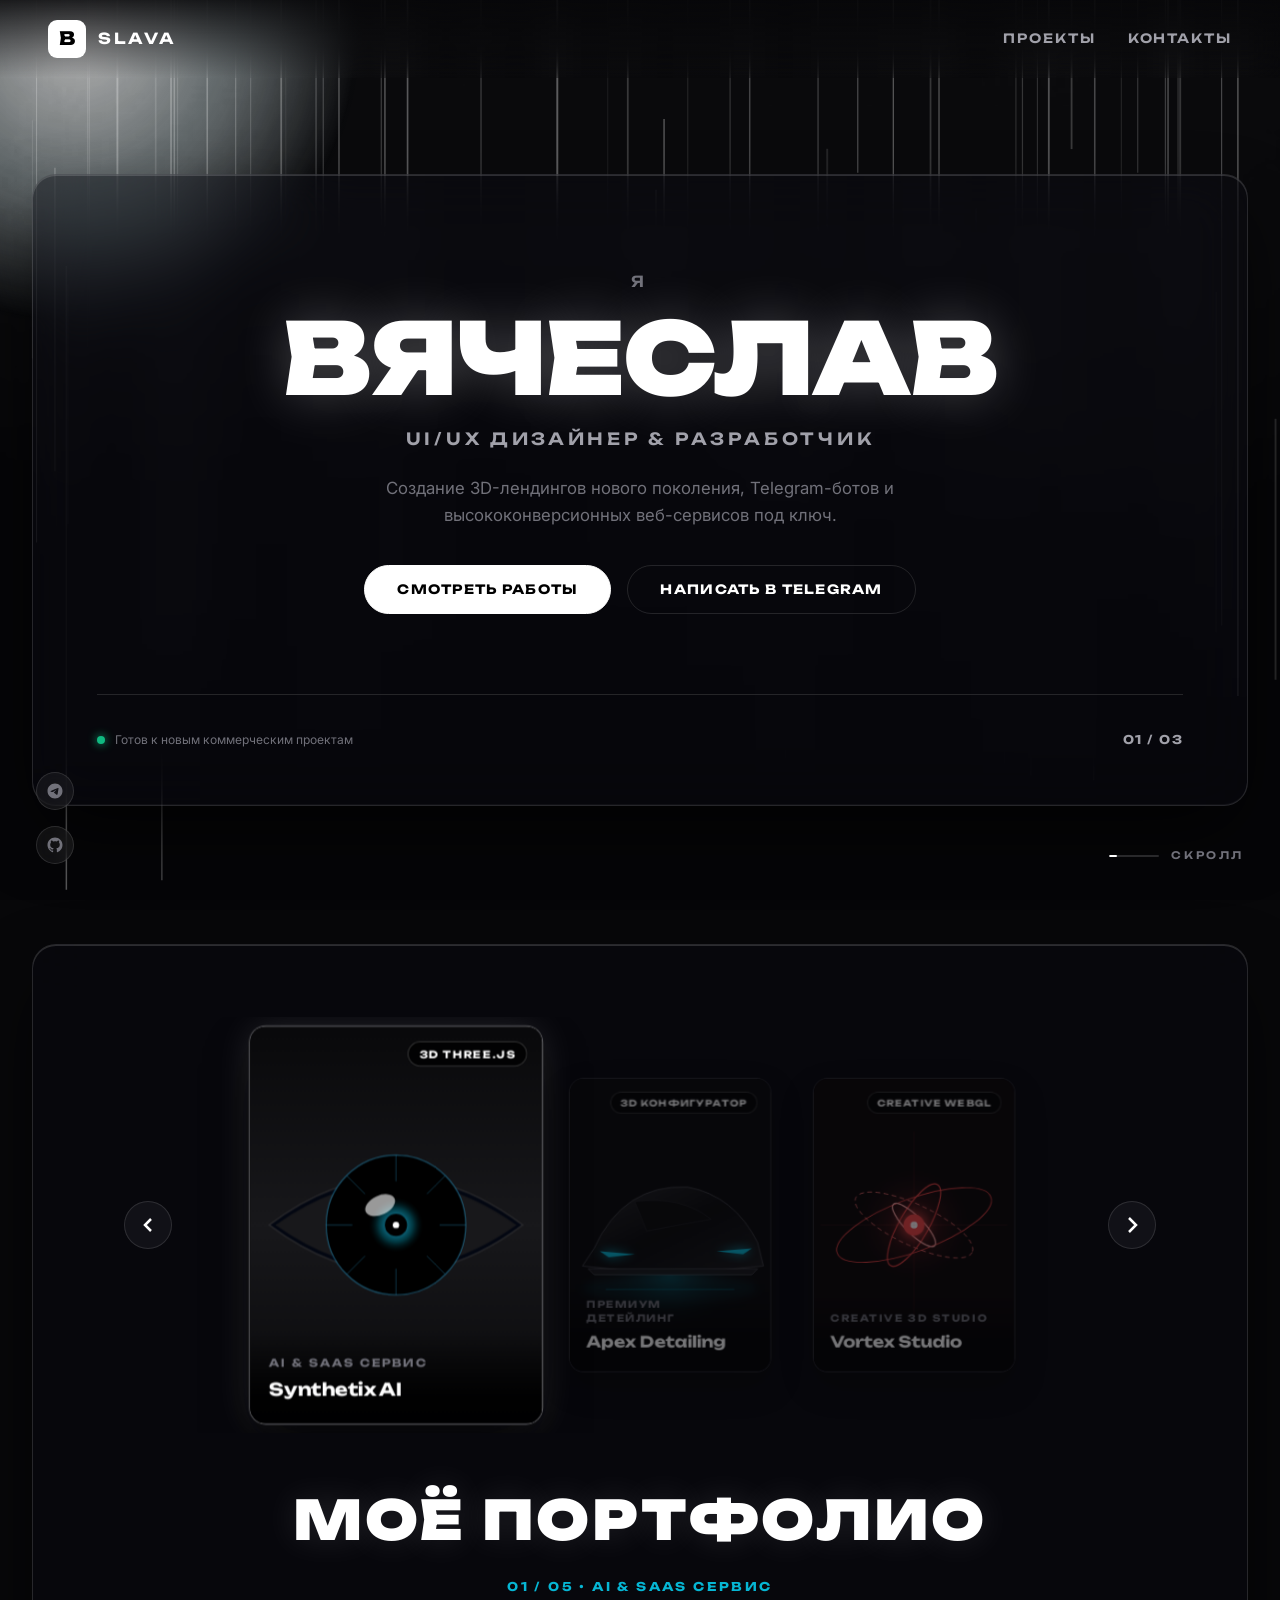
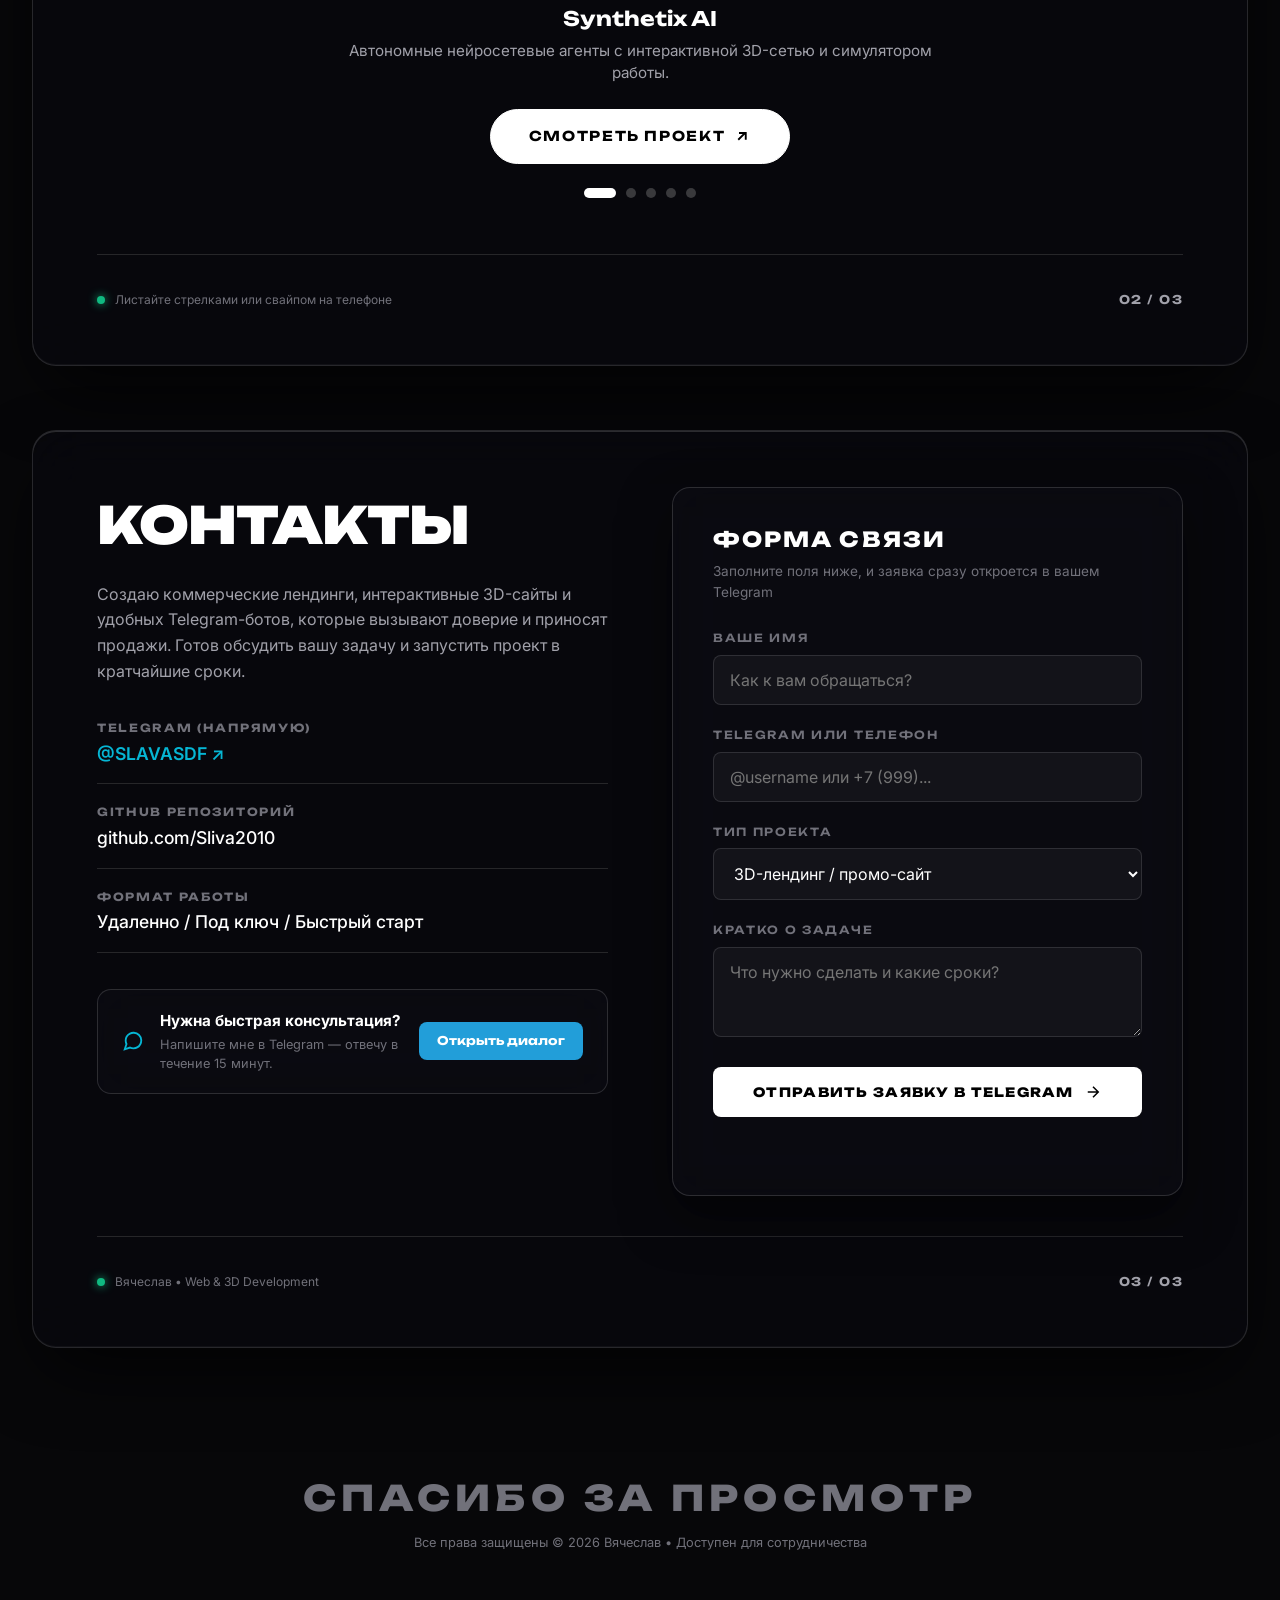
==== commit f84a70d9: "Add misty forest spotlight background under cursor, frosted glassmorphism panels, and dramatic entra" ====
--- a/index.html
+++ b/index.html
@@ -6,25 +6,30 @@
   <title>Вячеслав | Портфолио — 3D-сайты, Лендинги и Telegram-боты</title>
   
   <!-- Favicon -->
-  <link rel="icon" type="image/svg+xml" href="favicon.svg?v=5.0">
+  <link rel="icon" type="image/svg+xml" href="favicon.svg?v=6.0">
 
   <!-- Google Fonts: Unbounded & Inter -->
   <link rel="preconnect" href="https://fonts.googleapis.com">
   <link rel="preconnect" href="https://fonts.gstatic.com" crossorigin>
   <link href="https://fonts.googleapis.com/css2?family=Inter:wght@300;400;500;600;700&family=Unbounded:wght@400;600;700;800;900&display=swap" rel="stylesheet">
   
-  <!-- Critical Fallback CSS (prevents FOUC or cache mismatch) -->
+  <!-- Critical Fallback CSS -->
   <style>
-    body { background-color: #08080a; color: #ffffff; margin: 0; font-family: 'Inter', sans-serif; overflow-x: hidden; }
+    body { background-color: #070709; color: #ffffff; margin: 0; font-family: 'Inter', sans-serif; overflow-x: hidden; }
     .showcase-carousel-wrapper { display: flex; align-items: center; justify-content: center; gap: 16px; width: 100%; }
     .carousel-track { display: flex; align-items: center; justify-content: center; gap: 20px; }
   </style>
 
-  <!-- External Stylesheet with Cache Busting -->
-  <link rel="stylesheet" href="style.css?v=5.0">
+  <!-- External Stylesheet with Cache Busting v6.0 -->
+  <link rel="stylesheet" href="style.css?v=6.0">
 </head>
 <body>
-  <!-- Ambient Interactive & Scroll Reacting Background Canvas -->
+  <!-- Dark Misty Forest Background with Cursor Flashlight Spotlight -->
+  <div class="bg-forest-base"></div>
+  <div class="bg-forest-spotlight" id="bgSpotlight"></div>
+  <div class="cursor-beam"></div>
+
+  <!-- Ambient Interactive Background Canvas -->
   <canvas id="ambient-canvas"></canvas>
 
   <!-- Global Top Header -->
@@ -65,9 +70,9 @@
   <!-- Main Container -->
   <main class="main-container">
 
-    <!-- Screen 1: Hero Section (Exact Layout from Reference 1) -->
+    <!-- Screen 1: Hero Section (Glass Frame + High-Impact Reveal Animation) -->
     <section id="hero" class="screen screen-hero">
-      <div class="screen-frame anim-block">
+      <div class="screen-frame glass-panel anim-block">
         <div class="hero-center">
           <div class="hero-pretitle">Я</div>
           <h1 class="hero-name">ВЯЧЕСЛАВ</h1>
@@ -91,9 +96,9 @@
       </div>
     </section>
 
-    <!-- Screen 2: Portfolio Showcase (Exact 3-Card Carousel from Reference 2) -->
+    <!-- Screen 2: Portfolio Showcase (Glass Frame + 3-Card Carousel) -->
     <section id="portfolio" class="screen screen-portfolio">
-      <div class="screen-frame anim-block">
+      <div class="screen-frame glass-panel anim-block">
         
         <!-- Interactive 3D Showcase matching Reference 2 -->
         <div class="showcase-carousel-wrapper">
@@ -111,7 +116,7 @@
               
               <!-- Slide 1: AI SaaS (Cyber Eye Artwork from Reference) -->
               <div class="carousel-slide active" data-index="0" data-url="projects/ai-saas/index.html" data-title="Synthetix AI" data-tag="AI & SAAS СЕРВИС" data-desc="Автономные нейросетевые агенты с интерактивной 3D-сетью и симулятором работы.">
-                <div class="slide-card">
+                <div class="slide-card glass-card">
                   <div class="slide-art-box">
                     <img src="assets/art-eye.svg" alt="Synthetix AI" class="slide-art-img" loading="eager">
                     <span class="slide-badge">3D THREE.JS</span>
@@ -125,7 +130,7 @@
 
               <!-- Slide 2: Auto Detailing (Supercar Artwork) -->
               <div class="carousel-slide next" data-index="1" data-url="projects/auto-detailing/index.html" data-title="Apex Detailing" data-tag="ПРЕМИУМ ДЕТЕЙЛИНГ" data-desc="Люксовый лендинг автодетейлинга с интерактивной сменой покрытия кузова в реальном времени.">
-                <div class="slide-card">
+                <div class="slide-card glass-card">
                   <div class="slide-art-box">
                     <img src="assets/art-car.svg" alt="Apex Detailing" class="slide-art-img" loading="eager">
                     <span class="slide-badge">3D КОНФИГУРАТОР</span>
@@ -139,7 +144,7 @@
 
               <!-- Slide 3: Crypto Fintech (Isometric Crystal) -->
               <div class="carousel-slide hidden-slide" data-index="2" data-url="projects/crypto-fintech/index.html" data-title="Nova DeFi & Pay" data-tag="WEB3 & ФИНТЕХ" data-desc="Высокотехнологичный необанк с живым обменом токенов и терминалом транзакций.">
-                <div class="slide-card">
+                <div class="slide-card glass-card">
                   <div class="slide-art-box">
                     <img src="assets/art-crypto.svg" alt="Nova DeFi" class="slide-art-img" loading="lazy">
                     <span class="slide-badge">WEB3 ТЕРМИНАЛ</span>
@@ -153,7 +158,7 @@
 
               <!-- Slide 4: Coffee Roastery (Chiaroscuro Coffee) -->
               <div class="carousel-slide hidden-slide" data-index="3" data-url="projects/coffee-roastery/index.html" data-title="Artisan Roastery" data-tag="SPECIALTY E-COMMERCE" data-desc="Атмосферный промо-сайт specialty кофе с колесом вкусов и интерактивной корзиной.">
-                <div class="slide-card">
+                <div class="slide-card glass-card">
                   <div class="slide-art-box">
                     <img src="assets/art-coffee.svg" alt="Artisan Roastery" class="slide-art-img" loading="lazy">
                     <span class="slide-badge">3D E-COMMERCE</span>
@@ -167,7 +172,7 @@
 
               <!-- Slide 5: Cyber Agency (Cyber Vortex) -->
               <div class="carousel-slide prev" data-index="4" data-url="projects/cyber-agency/index.html" data-title="Vortex Cyber Studio" data-tag="CREATIVE 3D STUDIO" data-desc="Футуристичный сайт дизайн-агентства с динамическими шейдерами и интерактивом.">
-                <div class="slide-card">
+                <div class="slide-card glass-card">
                   <div class="slide-art-box">
                     <img src="assets/art-cyber.svg" alt="Vortex Studio" class="slide-art-img" loading="lazy">
                     <span class="slide-badge">CREATIVE WEBGL</span>
@@ -231,9 +236,9 @@
       </div>
     </section>
 
-    <!-- Screen 3: Contact & Order (Exact Layout from Reference 3) -->
+    <!-- Screen 3: Contact & Order (Glass Frame) -->
     <section id="contact" class="screen screen-contact">
-      <div class="screen-frame anim-block">
+      <div class="screen-frame glass-panel anim-block">
         <div class="contact-split-grid">
           
           <!-- Left Column: Information -->
@@ -265,7 +270,7 @@
             </div>
 
             <!-- Removed emoji: Clean Line Art Icon -->
-            <div class="direct-action-card">
+            <div class="direct-action-card glass-card">
               <div class="direct-icon-svg">
                 <svg width="22" height="22" viewBox="0 0 24 24" fill="none" stroke="currentColor" stroke-width="2">
                   <path d="M21 11.5a8.38 8.38 0 0 1-.9 3.8 8.5 8.5 0 0 1-7.6 4.7 8.38 8.38 0 0 1-3.8-.9L3 21l1.9-5.7a8.38 8.38 0 0 1-.9-3.8 8.5 8.5 0 0 1 4.7-7.6 8.38 8.38 0 0 1 3.8-.9h.5a8.48 8.48 0 0 1 8 8v.5z"/>
@@ -283,7 +288,7 @@
 
           <!-- Right Column: Contact Form Box -->
           <div class="contact-form-col">
-            <div class="form-card-box">
+            <div class="form-card-box glass-card">
               <h3 class="form-title">ФОРМА СВЯЗИ</h3>
               <p class="form-subtitle">Заполните поля ниже, и заявка сразу откроется в вашем Telegram</p>
 
@@ -347,7 +352,7 @@
 
   </main>
 
-  <!-- Script with Cache Busting -->
-  <script src="main.js?v=5.0"></script>
+  <!-- Script with Cache Busting v6.0 -->
+  <script src="main.js?v=6.0"></script>
 </body>
 </html>
--- a/style.css
+++ b/style.css
@@ -1,16 +1,16 @@
 /* ==========================================================================
-   VYACHESLAV PORTFOLIO — DARK CINEMATIC VIBE CODING STYLESHEET (v5.0)
-   Exact match to the 3-screen minimalist dark reference
+   VYACHESLAV PORTFOLIO — DARK CINEMATIC VIBE CODING STYLESHEET (v6.0)
+   Misty Forest Spotlight, Frosted Glassmorphism & High-Impact Reveal Animations
    ========================================================================== */
 
 :root {
   --bg-primary: #070709;
-  --bg-surface: #0e0e12;
-  --bg-card: #131318;
-  --bg-card-hover: #1a1a22;
+  --bg-surface: rgba(14, 14, 18, 0.45);
+  --bg-card: rgba(16, 16, 22, 0.55);
+  --bg-card-hover: rgba(24, 24, 32, 0.7);
   
-  --border-subtle: rgba(255, 255, 255, 0.1);
-  --border-focus: rgba(255, 255, 255, 0.25);
+  --border-subtle: rgba(255, 255, 255, 0.12);
+  --border-focus: rgba(255, 255, 255, 0.28);
   --border-accent: rgba(255, 255, 255, 0.5);
 
   --text-primary: #ffffff;
@@ -27,7 +27,11 @@
   --font-body: 'Inter', -apple-system, BlinkMacSystemFont, sans-serif;
 
   --ease-out: cubic-bezier(0.16, 1, 0.3, 1);
-  --frame-radius: 22px;
+  --frame-radius: 24px;
+
+  /* Default cursor coordinates for flashlight spotlight */
+  --mouse-x: 50vw;
+  --mouse-y: 35vh;
 }
 
 /* Reset & Global */
@@ -50,11 +54,53 @@
 body {
   min-height: 100vh;
   overflow-x: hidden;
-  background: radial-gradient(circle at 50% 0%, #15151e 0%, #070709 75%);
+  background: #070709;
   position: relative;
 }
 
-/* Ambient Canvas */
+/* ==========================================================================
+   MISTY FOREST BACKGROUND & FLASHLIGHT SPOTLIGHT
+   ========================================================================== */
+.bg-forest-base {
+  position: fixed;
+  inset: 0;
+  width: 100vw;
+  height: 100vh;
+  background: url('assets/bg-forest.jpg') center center / cover no-repeat;
+  opacity: 0.16;
+  filter: brightness(0.38) contrast(1.35) grayscale(20%);
+  z-index: 0;
+  pointer-events: none;
+}
+
+.bg-forest-spotlight {
+  position: fixed;
+  inset: 0;
+  width: 100vw;
+  height: 100vh;
+  background: url('assets/bg-forest.jpg') center center / cover no-repeat;
+  opacity: 0.9;
+  filter: brightness(1.15) contrast(1.3);
+  z-index: 1;
+  pointer-events: none;
+  mask-image: radial-gradient(circle 380px at var(--mouse-x) var(--mouse-y), black 0%, rgba(0, 0, 0, 0.5) 45%, transparent 75%);
+  -webkit-mask-image: radial-gradient(circle 380px at var(--mouse-x) var(--mouse-y), black 0%, rgba(0, 0, 0, 0.5) 45%, transparent 75%);
+  transition: opacity 0.3s ease;
+  will-change: mask-image;
+}
+
+.cursor-beam {
+  position: fixed;
+  inset: 0;
+  width: 100vw;
+  height: 100vh;
+  background: radial-gradient(circle 420px at var(--mouse-x) var(--mouse-y), rgba(255, 255, 255, 0.08) 0%, rgba(6, 182, 212, 0.04) 35%, transparent 70%);
+  pointer-events: none;
+  z-index: 2;
+  will-change: background;
+}
+
+/* Ambient Canvas on top of forest */
 #ambient-canvas {
   position: fixed;
   top: 0;
@@ -62,23 +108,132 @@
   width: 100vw;
   height: 100vh;
   pointer-events: none;
-  z-index: 1;
-  opacity: 0.7;
+  z-index: 3;
+  opacity: 0.65;
 }
 
 /* ==========================================================================
-   BLOCK ENTRANCE & SCROLL ANIMATIONS
+   BLOCK ENTRANCE & SCROLL ANIMATIONS (HIGH-IMPACT)
    ========================================================================== */
 .anim-block {
   opacity: 0;
-  transform: translateY(35px);
-  transition: opacity 0.85s var(--ease-out), transform 0.85s var(--ease-out);
-  will-change: opacity, transform;
+  transform: translateY(60px) scale(0.96);
+  filter: blur(14px);
+  transition: opacity 1.1s cubic-bezier(0.16, 1, 0.3, 1), 
+              transform 1.1s cubic-bezier(0.16, 1, 0.3, 1),
+              filter 1.1s cubic-bezier(0.16, 1, 0.3, 1);
+  will-change: opacity, transform, filter;
 }
 
 .anim-block.is-visible {
   opacity: 1;
-  transform: translateY(0);
+  transform: translateY(0) scale(1);
+  filter: blur(0);
+}
+
+/* Hero Keyframe Reveal Sequence */
+.hero-pretitle {
+  font-family: var(--font-display);
+  font-size: 0.95rem;
+  font-weight: 600;
+  letter-spacing: 0.35em;
+  color: var(--text-muted);
+  margin-bottom: 12px;
+  text-transform: uppercase;
+  animation: heroFadeBlur 1s cubic-bezier(0.16, 1, 0.3, 1) 0.1s both;
+}
+
+.hero-name {
+  font-family: var(--font-display);
+  font-size: clamp(2.8rem, 8.5vw, 6.2rem);
+  font-weight: 900;
+  letter-spacing: -0.02em;
+  line-height: 1.05;
+  color: #ffffff;
+  margin-bottom: 16px;
+  text-transform: uppercase;
+  text-shadow: 0 0 50px rgba(255, 255, 255, 0.25);
+  word-break: break-word;
+  animation: heroTitleReveal 1.35s cubic-bezier(0.16, 1, 0.3, 1) 0.25s both;
+}
+
+.hero-subtitle {
+  font-family: var(--font-display);
+  font-size: clamp(0.75rem, 1.8vw, 1.05rem);
+  font-weight: 600;
+  letter-spacing: 0.22em;
+  color: var(--text-secondary);
+  margin-bottom: 24px;
+  text-transform: uppercase;
+  animation: heroFadeBlur 1.1s cubic-bezier(0.16, 1, 0.3, 1) 0.5s both;
+}
+
+.hero-caption {
+  font-size: 1.05rem;
+  color: var(--text-muted);
+  max-width: 580px;
+  line-height: 1.6;
+  margin-bottom: 36px;
+  animation: heroFadeBlur 1.1s cubic-bezier(0.16, 1, 0.3, 1) 0.65s both;
+}
+
+.hero-actions {
+  display: flex;
+  gap: 16px;
+  flex-wrap: wrap;
+  justify-content: center;
+  animation: heroFadeBlur 1.1s cubic-bezier(0.16, 1, 0.3, 1) 0.8s both;
+}
+
+@keyframes heroTitleReveal {
+  0% {
+    opacity: 0;
+    transform: translateY(65px) scale(0.9);
+    filter: blur(22px);
+    letter-spacing: 0.12em;
+  }
+  50% {
+    filter: blur(4px);
+  }
+  100% {
+    opacity: 1;
+    transform: translateY(0) scale(1);
+    filter: blur(0);
+    letter-spacing: -0.02em;
+  }
+}
+
+@keyframes heroFadeBlur {
+  0% {
+    opacity: 0;
+    transform: translateY(35px);
+    filter: blur(14px);
+  }
+  100% {
+    opacity: 1;
+    transform: translateY(0);
+    filter: blur(0);
+  }
+}
+
+/* ==========================================================================
+   GLASSMORPHISM PANELS & CARDS (FROSTED GLASS EFFECT)
+   ========================================================================== */
+.glass-panel {
+  background: rgba(11, 11, 16, 0.44) !important;
+  backdrop-filter: blur(30px) saturate(180%) !important;
+  -webkit-backdrop-filter: blur(30px) saturate(180%) !important;
+  border: 1px solid rgba(255, 255, 255, 0.13) !important;
+  box-shadow: 0 30px 75px -15px rgba(0, 0, 0, 0.8), 
+              inset 0 1px 0 rgba(255, 255, 255, 0.15),
+              inset 0 -1px 0 rgba(255, 255, 255, 0.04) !important;
+}
+
+.glass-card {
+  background: rgba(14, 14, 20, 0.52) !important;
+  backdrop-filter: blur(22px) saturate(160%) !important;
+  -webkit-backdrop-filter: blur(22px) saturate(160%) !important;
+  border: 1px solid rgba(255, 255, 255, 0.14) !important;
 }
 
 /* ==========================================================================
@@ -94,9 +249,9 @@
   justify-content: space-between;
   align-items: center;
   z-index: 100;
-  background: linear-gradient(180deg, rgba(7, 7, 9, 0.9) 0%, rgba(7, 7, 9, 0) 100%);
-  backdrop-filter: blur(12px);
-  -webkit-backdrop-filter: blur(12px);
+  background: linear-gradient(180deg, rgba(7, 7, 9, 0.85) 0%, rgba(7, 7, 9, 0) 100%);
+  backdrop-filter: blur(16px);
+  -webkit-backdrop-filter: blur(16px);
 }
 
 .logo {
@@ -192,17 +347,18 @@
   width: 38px;
   height: 38px;
   border-radius: 50%;
-  background: rgba(255, 255, 255, 0.04);
+  background: rgba(255, 255, 255, 0.05);
   border: 1px solid var(--border-subtle);
   transition: all 0.3s var(--ease-out);
   text-decoration: none;
+  backdrop-filter: blur(8px);
 }
 
 .social-icon:hover {
   color: #ffffff;
-  border-color: rgba(255, 255, 255, 0.35);
+  border-color: rgba(255, 255, 255, 0.4);
   transform: translateY(-3px);
-  background: rgba(255, 255, 255, 0.1);
+  background: rgba(255, 255, 255, 0.12);
 }
 
 .side-scroll {
@@ -265,13 +421,8 @@
 }
 
 .screen-frame {
-  background: rgba(14, 14, 18, 0.75);
-  border: 1px solid var(--border-subtle);
   border-radius: var(--frame-radius);
   padding: 56px 64px;
-  box-shadow: 0 24px 60px -15px rgba(0, 0, 0, 0.8), inset 0 1px 0 rgba(255, 255, 255, 0.06);
-  backdrop-filter: blur(24px);
-  -webkit-backdrop-filter: blur(24px);
   display: flex;
   flex-direction: column;
   justify-content: space-between;
@@ -327,54 +478,6 @@
   justify-content: center;
   text-align: center;
   padding: 40px 0;
-}
-
-.hero-pretitle {
-  font-family: var(--font-display);
-  font-size: 0.95rem;
-  font-weight: 600;
-  letter-spacing: 0.35em;
-  color: var(--text-muted);
-  margin-bottom: 12px;
-  text-transform: uppercase;
-}
-
-.hero-name {
-  font-family: var(--font-display);
-  font-size: clamp(2.8rem, 8.5vw, 6.2rem);
-  font-weight: 900;
-  letter-spacing: -0.02em;
-  line-height: 1.05;
-  color: #ffffff;
-  margin-bottom: 16px;
-  text-transform: uppercase;
-  text-shadow: 0 0 45px rgba(255, 255, 255, 0.18);
-  word-break: break-word;
-}
-
-.hero-subtitle {
-  font-family: var(--font-display);
-  font-size: clamp(0.75rem, 1.8vw, 1.05rem);
-  font-weight: 600;
-  letter-spacing: 0.22em;
-  color: var(--text-secondary);
-  margin-bottom: 24px;
-  text-transform: uppercase;
-}
-
-.hero-caption {
-  font-size: 1.05rem;
-  color: var(--text-muted);
-  max-width: 580px;
-  line-height: 1.6;
-  margin-bottom: 36px;
-}
-
-.hero-actions {
-  display: flex;
-  gap: 16px;
-  flex-wrap: wrap;
-  justify-content: center;
 }
 
 .btn-primary {
@@ -427,7 +530,7 @@
 }
 
 /* ==========================================================================
-   SCREEN 2: 3-CARD PORTFOLIO CAROUSEL (EXACT MATCH TO REFERENCE 2)
+   SCREEN 2: 3-CARD PORTFOLIO CAROUSEL
    ========================================================================== */
 .showcase-carousel-wrapper {
   display: flex;
@@ -443,7 +546,7 @@
   width: 48px;
   height: 48px;
   border-radius: 50%;
-  background: rgba(24, 24, 30, 0.85);
+  background: rgba(20, 20, 26, 0.85);
   border: 1px solid var(--border-subtle);
   color: #ffffff;
   display: flex;
@@ -452,7 +555,7 @@
   cursor: pointer;
   flex-shrink: 0;
   transition: all 0.3s var(--ease-out);
-  backdrop-filter: blur(8px);
+  backdrop-filter: blur(12px);
 }
 
 .carousel-arrow:hover {
@@ -491,9 +594,7 @@
 .slide-card {
   width: 100%;
   height: 100%;
-  background: #000000;
   border-radius: 16px;
-  border: 1px solid var(--border-subtle);
   overflow: hidden;
   position: relative;
   box-shadow: 0 16px 36px rgba(0, 0, 0, 0.7);
@@ -501,7 +602,6 @@
   flex-direction: column;
 }
 
-/* 3-Card States: active (center), prev (left), next (right), hidden */
 .carousel-slide.active {
   flex: 0 0 280px;
   width: 280px;
@@ -512,8 +612,8 @@
 }
 
 .carousel-slide.active .slide-card {
-  border-color: rgba(255, 255, 255, 0.35);
-  box-shadow: 0 24px 50px -10px rgba(0, 0, 0, 0.85), 0 0 35px rgba(255, 255, 255, 0.1);
+  border-color: rgba(255, 255, 255, 0.4) !important;
+  box-shadow: 0 24px 50px -10px rgba(0, 0, 0, 0.85), 0 0 35px rgba(255, 255, 255, 0.12) !important;
 }
 
 .carousel-slide.prev,
@@ -536,7 +636,6 @@
   display: none !important;
 }
 
-/* Artwork inside cards */
 .slide-art-box {
   width: 100%;
   height: 100%;
@@ -602,7 +701,6 @@
   color: #ffffff;
 }
 
-/* Meta block under cards (Reference: "MY PORTFOLIO") */
 .portfolio-center-meta {
   display: flex;
   flex-direction: column;
@@ -763,11 +861,8 @@
   text-decoration: underline;
 }
 
-/* Minimalist Clean Box without emoji */
 .direct-action-card {
-  background: rgba(255, 255, 255, 0.03);
-  border: 1px solid var(--border-subtle);
-  border-radius: 12px;
+  border-radius: 14px;
   padding: 20px 24px;
   display: flex;
   align-items: center;
@@ -820,11 +915,9 @@
 
 /* Right Column: Form Box */
 .form-card-box {
-  background: #000000;
-  border: 1px solid var(--border-subtle);
-  border-radius: 16px;
+  border-radius: 18px;
   padding: 36px 40px;
-  box-shadow: 0 16px 40px rgba(0, 0, 0, 0.5);
+  box-shadow: 0 20px 50px rgba(0, 0, 0, 0.6);
 }
 
 .form-title {
@@ -867,13 +960,13 @@
 .input-field-group select,
 .input-field-group textarea {
   width: 100%;
-  background: rgba(255, 255, 255, 0.03);
+  background: rgba(255, 255, 255, 0.04);
   border: 1px solid var(--border-subtle);
   border-radius: 8px;
   padding: 14px 16px;
   color: #ffffff;
   font-family: var(--font-body);
-  font-size: 16px; /* 16px prevents iOS Safari auto-zoom */
+  font-size: 16px;
   outline: none;
   transition: border-color 0.2s ease, background 0.2s ease;
 }
@@ -896,7 +989,7 @@
 .input-field-group select:focus,
 .input-field-group textarea:focus {
   border-color: rgba(255, 255, 255, 0.5);
-  background: rgba(255, 255, 255, 0.06);
+  background: rgba(255, 255, 255, 0.08);
 }
 
 .btn-submit {
@@ -1008,7 +1101,7 @@
 
   .screen-frame {
     padding: 28px 16px;
-    border-radius: 16px;
+    border-radius: 18px;
   }
 
   .hero-pretitle {
@@ -1043,7 +1136,6 @@
     padding: 14px 20px;
   }
 
-  /* Carousel strictly centered on mobile */
   .showcase-carousel-wrapper {
     gap: 8px;
     margin: 10px 0 20px 0;
@@ -1058,7 +1150,6 @@
     gap: 0;
   }
 
-  /* Hide side cards on phones to ensure ZERO distortion */
   .carousel-slide.prev,
   .carousel-slide.next {
     display: none !important;
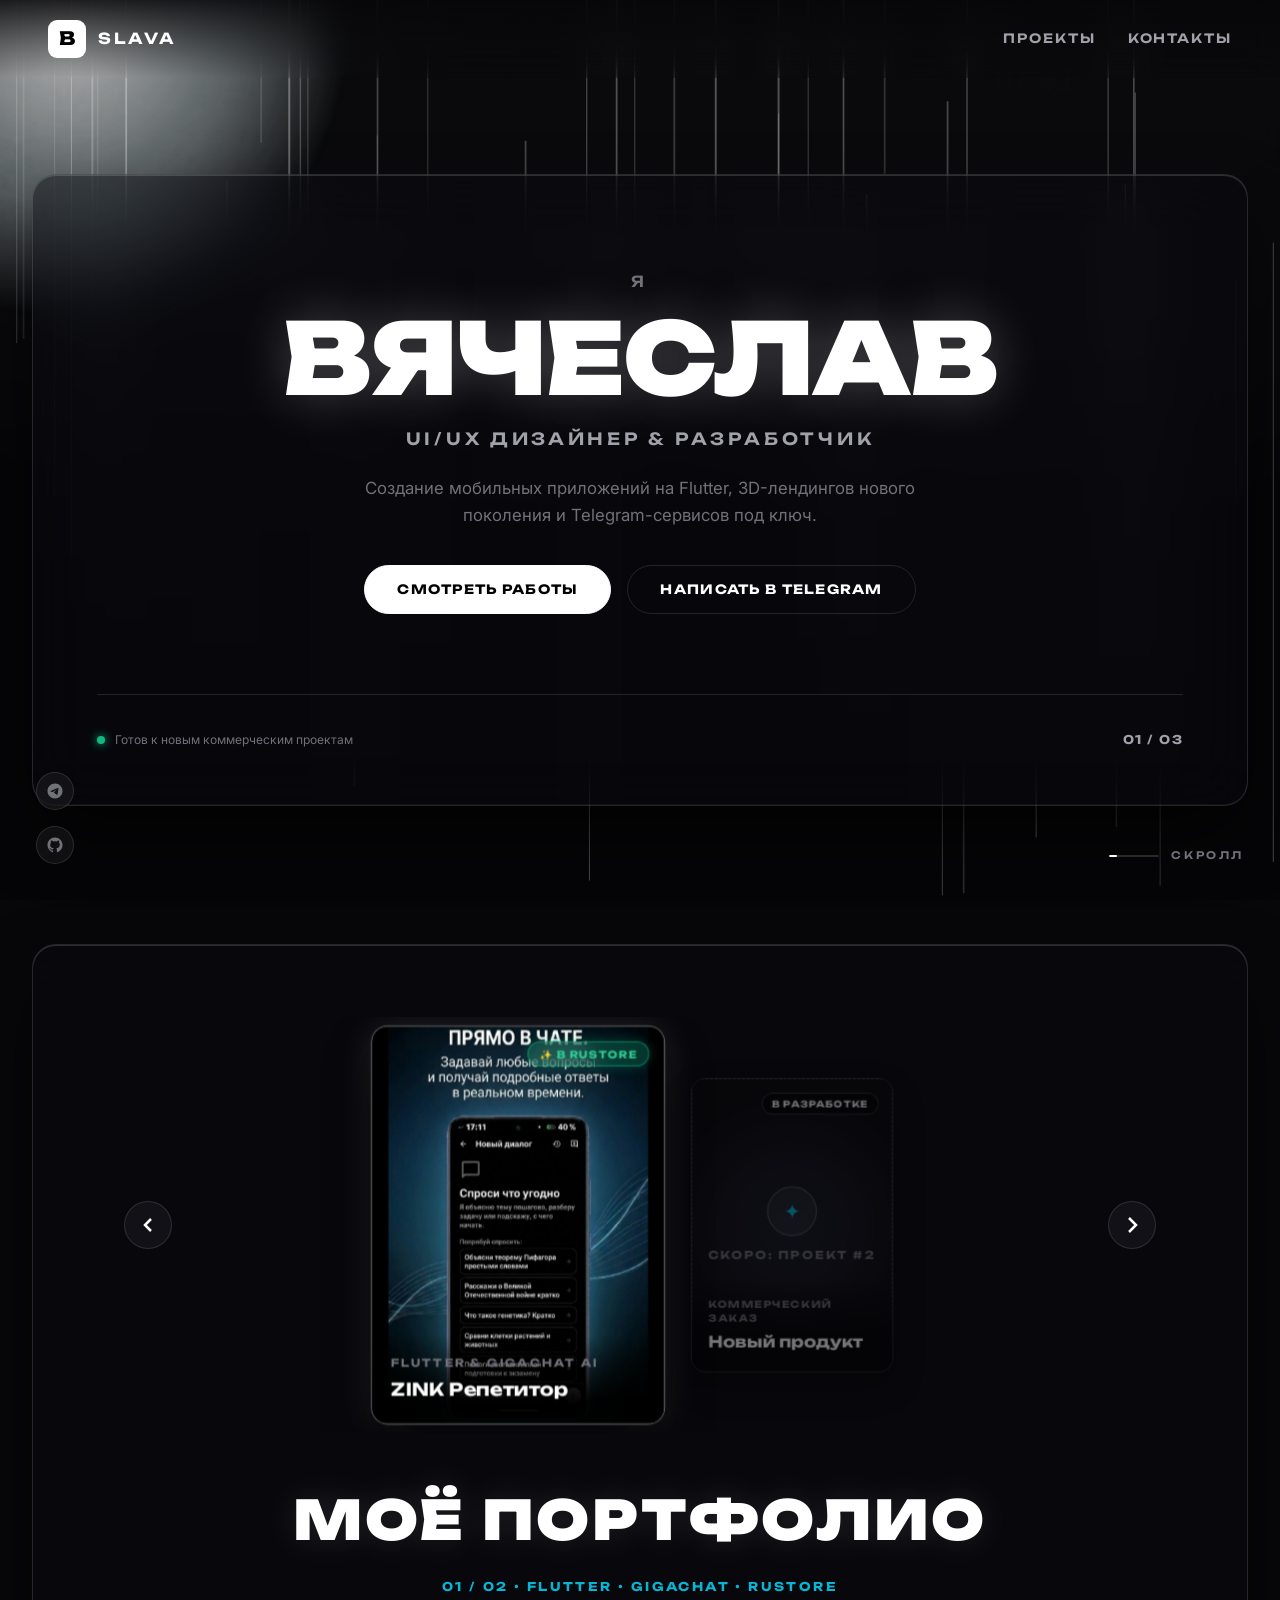
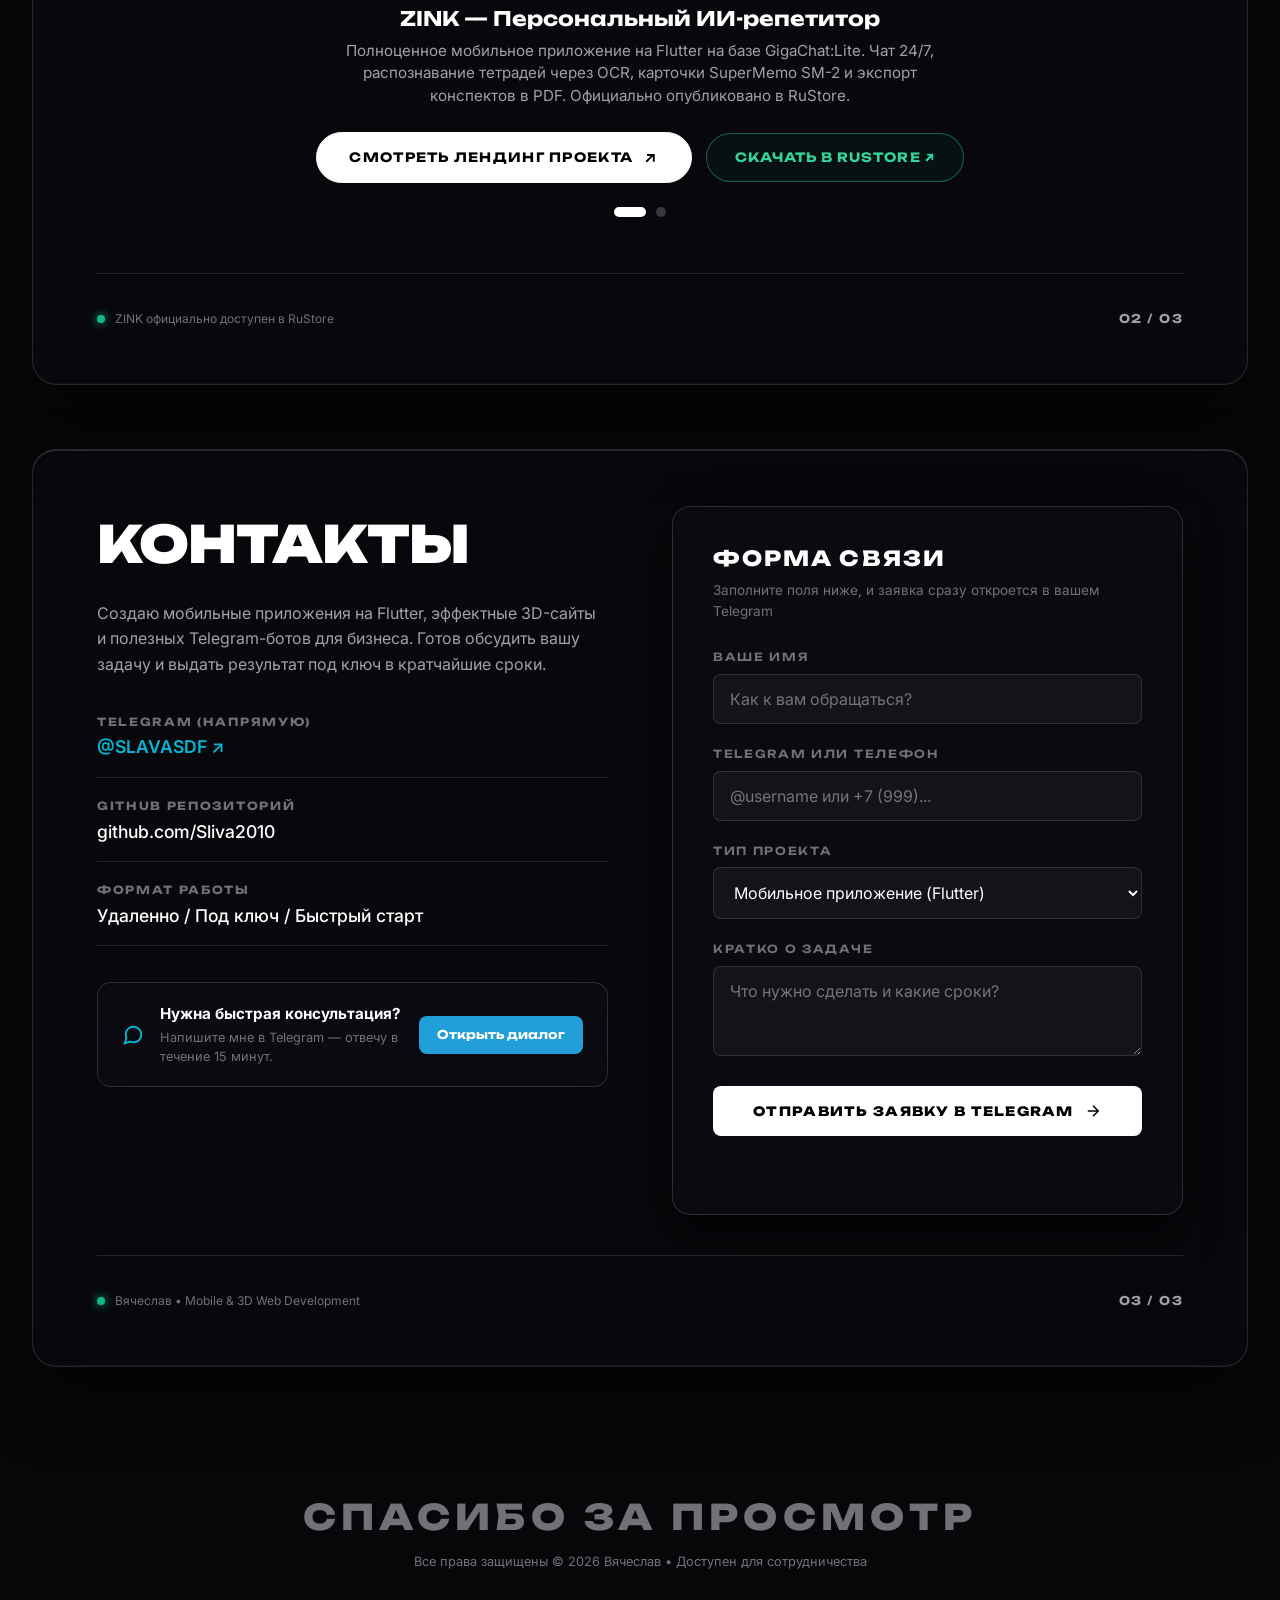
==== commit c8482128: "Remove old mock projects, launch dedicated ZINK landing page in Bevel design system, set ZINK as fla" ====
--- a/index.html
+++ b/index.html
@@ -3,10 +3,10 @@
 <head>
   <meta charset="UTF-8">
   <meta name="viewport" content="width=device-width, initial-scale=1.0, maximum-scale=5.0">
-  <title>Вячеслав | Портфолио — 3D-сайты, Лендинги и Telegram-боты</title>
+  <title>Вячеслав | Портфолио — 3D-сайты, Мобильные приложения и Telegram-боты</title>
   
   <!-- Favicon -->
-  <link rel="icon" type="image/svg+xml" href="favicon.svg?v=6.0">
+  <link rel="icon" type="image/svg+xml" href="favicon.svg?v=7.0">
 
   <!-- Google Fonts: Unbounded & Inter -->
   <link rel="preconnect" href="https://fonts.googleapis.com">
@@ -20,8 +20,8 @@
     .carousel-track { display: flex; align-items: center; justify-content: center; gap: 20px; }
   </style>
 
-  <!-- External Stylesheet with Cache Busting v6.0 -->
-  <link rel="stylesheet" href="style.css?v=6.0">
+  <!-- External Stylesheet with Cache Busting v7.0 -->
+  <link rel="stylesheet" href="style.css?v=7.0">
 </head>
 <body>
   <!-- Dark Misty Forest Background with Cursor Flashlight Spotlight -->
@@ -78,7 +78,7 @@
           <h1 class="hero-name">ВЯЧЕСЛАВ</h1>
           <div class="hero-subtitle">UI/UX ДИЗАЙНЕР & РАЗРАБОТЧИК</div>
           <p class="hero-caption">
-            Создание 3D-лендингов нового поколения, Telegram-ботов и высококонверсионных веб-сервисов под ключ.
+            Создание мобильных приложений на Flutter, 3D-лендингов нового поколения и Telegram-сервисов под ключ.
           </p>
           <div class="hero-actions">
             <a href="#portfolio" class="btn-primary">СМОТРЕТЬ РАБОТЫ</a>
@@ -96,11 +96,11 @@
       </div>
     </section>
 
-    <!-- Screen 2: Portfolio Showcase (Glass Frame + 3-Card Carousel) -->
+    <!-- Screen 2: Real Projects Portfolio (Flagship ZINK Showcase) -->
     <section id="portfolio" class="screen screen-portfolio">
       <div class="screen-frame glass-panel anim-block">
         
-        <!-- Interactive 3D Showcase matching Reference 2 -->
+        <!-- Showcase Navigation Header -->
         <div class="showcase-carousel-wrapper">
           
           <!-- Prev Arrow -->
@@ -110,76 +110,35 @@
             </svg>
           </button>
 
-          <!-- 3-Card View Track -->
+          <!-- Real Projects Track -->
           <div class="carousel-track-container" id="carouselTrackContainer">
             <div class="carousel-track" id="carouselTrack">
               
-              <!-- Slide 1: AI SaaS (Cyber Eye Artwork from Reference) -->
-              <div class="carousel-slide active" data-index="0" data-url="projects/ai-saas/index.html" data-title="Synthetix AI" data-tag="AI & SAAS СЕРВИС" data-desc="Автономные нейросетевые агенты с интерактивной 3D-сетью и симулятором работы.">
+              <!-- Slide 1: ZINK (Real Mobile App in RuStore) -->
+              <div class="carousel-slide active" data-index="0" data-url="projects/zink/index.html" data-rustore="https://www.rustore.ru/catalog/app/io.github.sliva2010.zink" data-title="ZINK — Персональный ИИ-репетитор" data-tag="FLUTTER • GIGACHAT • RUSTORE" data-desc="Полноценное мобильное приложение на Flutter на базе GigaChat:Lite. Чат 24/7, распознавание тетрадей через OCR, карточки SuperMemo SM-2 и экспорт конспектов в PDF. Официально опубликовано в RuStore.">
                 <div class="slide-card glass-card">
                   <div class="slide-art-box">
-                    <img src="assets/art-eye.svg" alt="Synthetix AI" class="slide-art-img" loading="eager">
-                    <span class="slide-badge">3D THREE.JS</span>
+                    <img src="assets/zink/screen-chat.jpg" alt="ZINK App" class="slide-art-img" loading="eager">
+                    <span class="slide-badge badge-rustore">✨ В RUSTORE</span>
                   </div>
                   <div class="slide-overlay-info">
-                    <span class="slide-cat">AI & SAAS СЕРВИС</span>
-                    <h3 class="slide-heading">Synthetix AI</h3>
+                    <span class="slide-cat">FLUTTER & GIGACHAT AI</span>
+                    <h3 class="slide-heading">ZINK Репетитор</h3>
                   </div>
                 </div>
               </div>
 
-              <!-- Slide 2: Auto Detailing (Supercar Artwork) -->
-              <div class="carousel-slide next" data-index="1" data-url="projects/auto-detailing/index.html" data-title="Apex Detailing" data-tag="ПРЕМИУМ ДЕТЕЙЛИНГ" data-desc="Люксовый лендинг автодетейлинга с интерактивной сменой покрытия кузова в реальном времени.">
-                <div class="slide-card glass-card">
-                  <div class="slide-art-box">
-                    <img src="assets/art-car.svg" alt="Apex Detailing" class="slide-art-img" loading="eager">
-                    <span class="slide-badge">3D КОНФИГУРАТОР</span>
+              <!-- Slide 2: Slot for Next Real Project -->
+              <div class="carousel-slide next" data-index="1" data-url="https://t.me/SLAVASDF" data-rustore="" data-title="Ваш следующий проект" data-tag="СКОРО • В РАЗРАБОТКЕ" data-desc="Здесь появится следующий реальный продукт. Напишите мне в Telegram [@SLAVASDF], чтобы запустить ваш проект под ключ!">
+                <div class="slide-card glass-card next-project-card">
+                  <div class="slide-art-box next-art-box">
+                    <div class="next-icon-circle">✦</div>
+                    <span class="next-title-tag">СКОРО: ПРОЕКТ #2</span>
+                    <span class="slide-badge">В РАЗРАБОТКЕ</span>
                   </div>
                   <div class="slide-overlay-info">
-                    <span class="slide-cat">ПРЕМИУМ ДЕТЕЙЛИНГ</span>
-                    <h3 class="slide-heading">Apex Detailing</h3>
-                  </div>
-                </div>
-              </div>
-
-              <!-- Slide 3: Crypto Fintech (Isometric Crystal) -->
-              <div class="carousel-slide hidden-slide" data-index="2" data-url="projects/crypto-fintech/index.html" data-title="Nova DeFi & Pay" data-tag="WEB3 & ФИНТЕХ" data-desc="Высокотехнологичный необанк с живым обменом токенов и терминалом транзакций.">
-                <div class="slide-card glass-card">
-                  <div class="slide-art-box">
-                    <img src="assets/art-crypto.svg" alt="Nova DeFi" class="slide-art-img" loading="lazy">
-                    <span class="slide-badge">WEB3 ТЕРМИНАЛ</span>
-                  </div>
-                  <div class="slide-overlay-info">
-                    <span class="slide-cat">WEB3 & ФИНТЕХ</span>
-                    <h3 class="slide-heading">Nova DeFi & Pay</h3>
-                  </div>
-                </div>
-              </div>
-
-              <!-- Slide 4: Coffee Roastery (Chiaroscuro Coffee) -->
-              <div class="carousel-slide hidden-slide" data-index="3" data-url="projects/coffee-roastery/index.html" data-title="Artisan Roastery" data-tag="SPECIALTY E-COMMERCE" data-desc="Атмосферный промо-сайт specialty кофе с колесом вкусов и интерактивной корзиной.">
-                <div class="slide-card glass-card">
-                  <div class="slide-art-box">
-                    <img src="assets/art-coffee.svg" alt="Artisan Roastery" class="slide-art-img" loading="lazy">
-                    <span class="slide-badge">3D E-COMMERCE</span>
-                  </div>
-                  <div class="slide-overlay-info">
-                    <span class="slide-cat">SPECIALTY E-COMMERCE</span>
-                    <h3 class="slide-heading">Artisan Roastery</h3>
-                  </div>
-                </div>
-              </div>
-
-              <!-- Slide 5: Cyber Agency (Cyber Vortex) -->
-              <div class="carousel-slide prev" data-index="4" data-url="projects/cyber-agency/index.html" data-title="Vortex Cyber Studio" data-tag="CREATIVE 3D STUDIO" data-desc="Футуристичный сайт дизайн-агентства с динамическими шейдерами и интерактивом.">
-                <div class="slide-card glass-card">
-                  <div class="slide-art-box">
-                    <img src="assets/art-cyber.svg" alt="Vortex Studio" class="slide-art-img" loading="lazy">
-                    <span class="slide-badge">CREATIVE WEBGL</span>
-                  </div>
-                  <div class="slide-overlay-info">
-                    <span class="slide-cat">CREATIVE 3D STUDIO</span>
-                    <h3 class="slide-heading">Vortex Studio</h3>
+                    <span class="slide-cat">КОММЕРЧЕСКИЙ ЗАКАЗ</span>
+                    <h3 class="slide-heading">Новый продукт</h3>
                   </div>
                 </div>
               </div>
@@ -195,41 +154,42 @@
           </button>
         </div>
 
-        <!-- Reference 2 Layout Center Block Under Cards -->
+        <!-- Center Meta Block Under Cards -->
         <div class="portfolio-center-meta">
           <h2 class="portfolio-big-title">МОЁ ПОРТФОЛИО</h2>
           
           <div class="active-project-details">
-            <span class="active-project-pill" id="activeProjectPill">01 / 05 • AI & SAAS СЕРВИС</span>
-            <h3 class="active-project-name" id="activeProjectName">Synthetix AI</h3>
+            <span class="active-project-pill" id="activeProjectPill">01 / 02 • FLUTTER • GIGACHAT • RUSTORE</span>
+            <h3 class="active-project-name" id="activeProjectName">ZINK — Персональный ИИ-репетитор</h3>
             <p class="active-project-desc" id="activeProjectDesc">
-              Автономные нейросетевые агенты с интерактивной 3D-сетью и симулятором работы.
+              Полноценное мобильное приложение на Flutter на базе GigaChat:Lite. Чат 24/7, распознавание тетрадей через OCR, карточки SuperMemo SM-2 и экспорт конспектов в PDF. Официально опубликовано в RuStore.
             </p>
           </div>
 
-          <div class="portfolio-action-row">
-            <a href="projects/ai-saas/index.html" target="_blank" rel="noopener noreferrer" class="btn-primary btn-view-project" id="viewProjectBtn">
-              <span>СМОТРЕТЬ ПРОЕКТ</span>
+          <div class="portfolio-action-row" id="portfolioActionRow">
+            <a href="projects/zink/index.html" target="_blank" rel="noopener noreferrer" class="btn-primary btn-view-project" id="viewProjectBtn">
+              <span>СМОТРЕТЬ ЛЕНДИНГ ПРОЕКТА</span>
               <svg width="18" height="18" viewBox="0 0 24 24" fill="none" stroke="currentColor" stroke-width="2.5">
                 <path d="M7 17l9.2-9.2M17 17V8H8"/>
               </svg>
             </a>
-          </div>
-
-          <!-- Pagination Dots for Quick Navigation -->
+
+            <a href="https://www.rustore.ru/catalog/app/io.github.sliva2010.zink" target="_blank" rel="noopener noreferrer" class="btn-outline btn-rustore-project" id="rustoreProjectBtn">
+              <span>СКАЧАТЬ В RUSTORE ↗</span>
+            </a>
+          </div>
+
+          <!-- Dots Pagination -->
           <div class="carousel-dots" id="carouselDots">
-            <button class="dot-btn active" data-index="0" aria-label="Проект 1"></button>
+            <button class="dot-btn active" data-index="0" aria-label="ZINK"></button>
             <button class="dot-btn" data-index="1" aria-label="Проект 2"></button>
-            <button class="dot-btn" data-index="2" aria-label="Проект 3"></button>
-            <button class="dot-btn" data-index="3" aria-label="Проект 4"></button>
-            <button class="dot-btn" data-index="4" aria-label="Проект 5"></button>
           </div>
         </div>
 
         <div class="frame-bottom-bar">
           <div class="status-indicator">
             <span class="status-dot"></span>
-            <span class="status-text">Листайте стрелками или свайпом на телефоне</span>
+            <span class="status-text">ZINK официально доступен в RuStore</span>
           </div>
           <div class="screen-counter">02 / 03</div>
         </div>
@@ -245,7 +205,7 @@
           <div class="contact-info-col">
             <h2 class="contact-main-heading">КОНТАКТЫ</h2>
             <p class="contact-lead-text">
-              Создаю коммерческие лендинги, интерактивные 3D-сайты и удобных Telegram-ботов, которые вызывают доверие и приносят продажи. Готов обсудить вашу задачу и запустить проект в кратчайшие сроки.
+              Создаю мобильные приложения на Flutter, эффектные 3D-сайты и полезных Telegram-ботов для бизнеса. Готов обсудить вашу задачу и выдать результат под ключ в кратчайшие сроки.
             </p>
 
             <div class="contact-items-group">
@@ -306,10 +266,10 @@
                 <div class="input-field-group">
                   <label for="projectType">Тип проекта</label>
                   <select id="projectType" name="projectType">
+                    <option value="Мобильное приложение (Flutter)">Мобильное приложение (Flutter)</option>
                     <option value="3D-лендинг под ключ">3D-лендинг / промо-сайт</option>
                     <option value="Telegram-бот или Mini App">Telegram-бот или Mini App</option>
                     <option value="Редизайн существующего сайта">Редизайн существующего сайта</option>
-                    <option value="Интернет-магазин / Каталог">Интернет-магазин / Каталог</option>
                     <option value="Другая нестандартная задача">Другая задача</option>
                   </select>
                 </div>
@@ -335,7 +295,7 @@
         <div class="frame-bottom-bar">
           <div class="status-indicator">
             <span class="status-dot"></span>
-            <span class="status-text">Вячеслав • Web & 3D Development</span>
+            <span class="status-text">Вячеслав • Mobile & 3D Web Development</span>
           </div>
           <div class="screen-counter">03 / 03</div>
         </div>
@@ -352,7 +312,7 @@
 
   </main>
 
-  <!-- Script with Cache Busting v6.0 -->
-  <script src="main.js?v=6.0"></script>
+  <!-- Script with Cache Busting v7.0 -->
+  <script src="main.js?v=7.0"></script>
 </body>
 </html>
--- a/style.css
+++ b/style.css
@@ -749,14 +749,81 @@
   line-height: 1.5;
 }
 
+.slide-badge.badge-rustore {
+  background: rgba(16, 185, 129, 0.25);
+  border-color: rgba(16, 185, 129, 0.6);
+  color: #34d399;
+  box-shadow: 0 0 12px rgba(16, 185, 129, 0.3);
+}
+
+.next-project-card .next-art-box {
+  background: radial-gradient(circle at center, rgba(30, 30, 42, 0.8) 0%, #07070a 80%);
+  display: flex;
+  flex-direction: column;
+  align-items: center;
+  justify-content: center;
+  gap: 12px;
+  border: 1px dashed rgba(255, 255, 255, 0.15);
+}
+
+.next-icon-circle {
+  width: 54px;
+  height: 54px;
+  border-radius: 50%;
+  border: 1px solid rgba(255, 255, 255, 0.25);
+  background: rgba(255, 255, 255, 0.05);
+  display: flex;
+  align-items: center;
+  justify-content: center;
+  font-size: 1.4rem;
+  color: var(--accent-cyan);
+  animation: pulse-dot 2.5s infinite ease-in-out;
+}
+
+.next-title-tag {
+  font-family: var(--font-display);
+  font-size: 0.75rem;
+  font-weight: 700;
+  letter-spacing: 0.18em;
+  color: var(--text-muted);
+}
+
 .portfolio-action-row {
+  display: flex;
+  align-items: center;
+  justify-content: center;
+  gap: 14px;
+  flex-wrap: wrap;
   margin-bottom: 24px;
 }
 
+.btn-rustore-project {
+  display: inline-flex;
+  align-items: center;
+  padding: 14px 28px;
+  border-radius: 9999px;
+  text-decoration: none;
+  font-family: var(--font-display);
+  font-weight: 700;
+  font-size: 0.8rem;
+  letter-spacing: 0.08em;
+  color: #34d399;
+  border: 1px solid rgba(52, 211, 153, 0.4);
+  background: rgba(16, 185, 129, 0.06);
+  transition: all 0.3s var(--ease-out);
+}
+
+.btn-rustore-project:hover {
+  background: rgba(16, 185, 129, 0.18);
+  border-color: #34d399;
+  box-shadow: 0 0 20px rgba(52, 211, 153, 0.25);
+  transform: translateY(-2px);
+}
+
 .btn-view-project {
-  padding: 16px 38px;
-  font-size: 0.85rem;
-  letter-spacing: 0.12em;
+  padding: 15px 32px;
+  font-size: 0.8rem;
+  letter-spacing: 0.1em;
 }
 
 .carousel-dots {
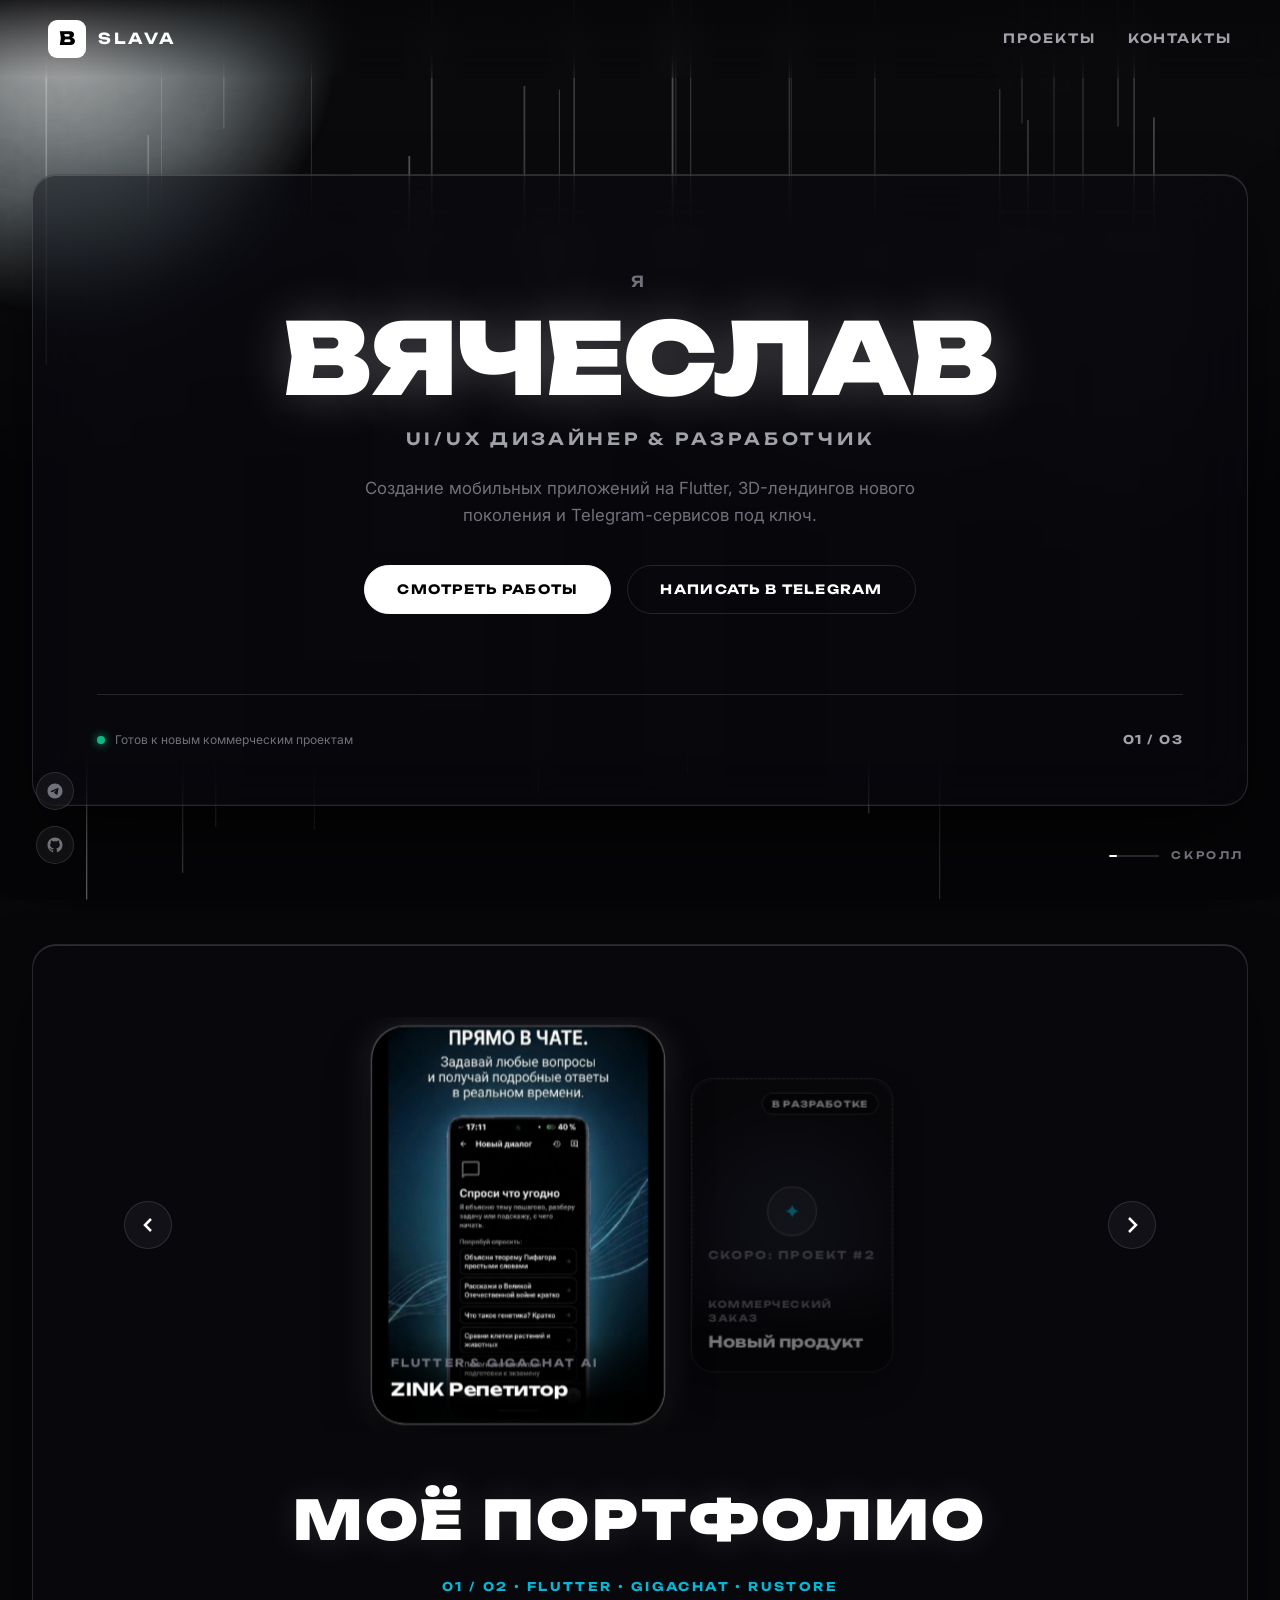
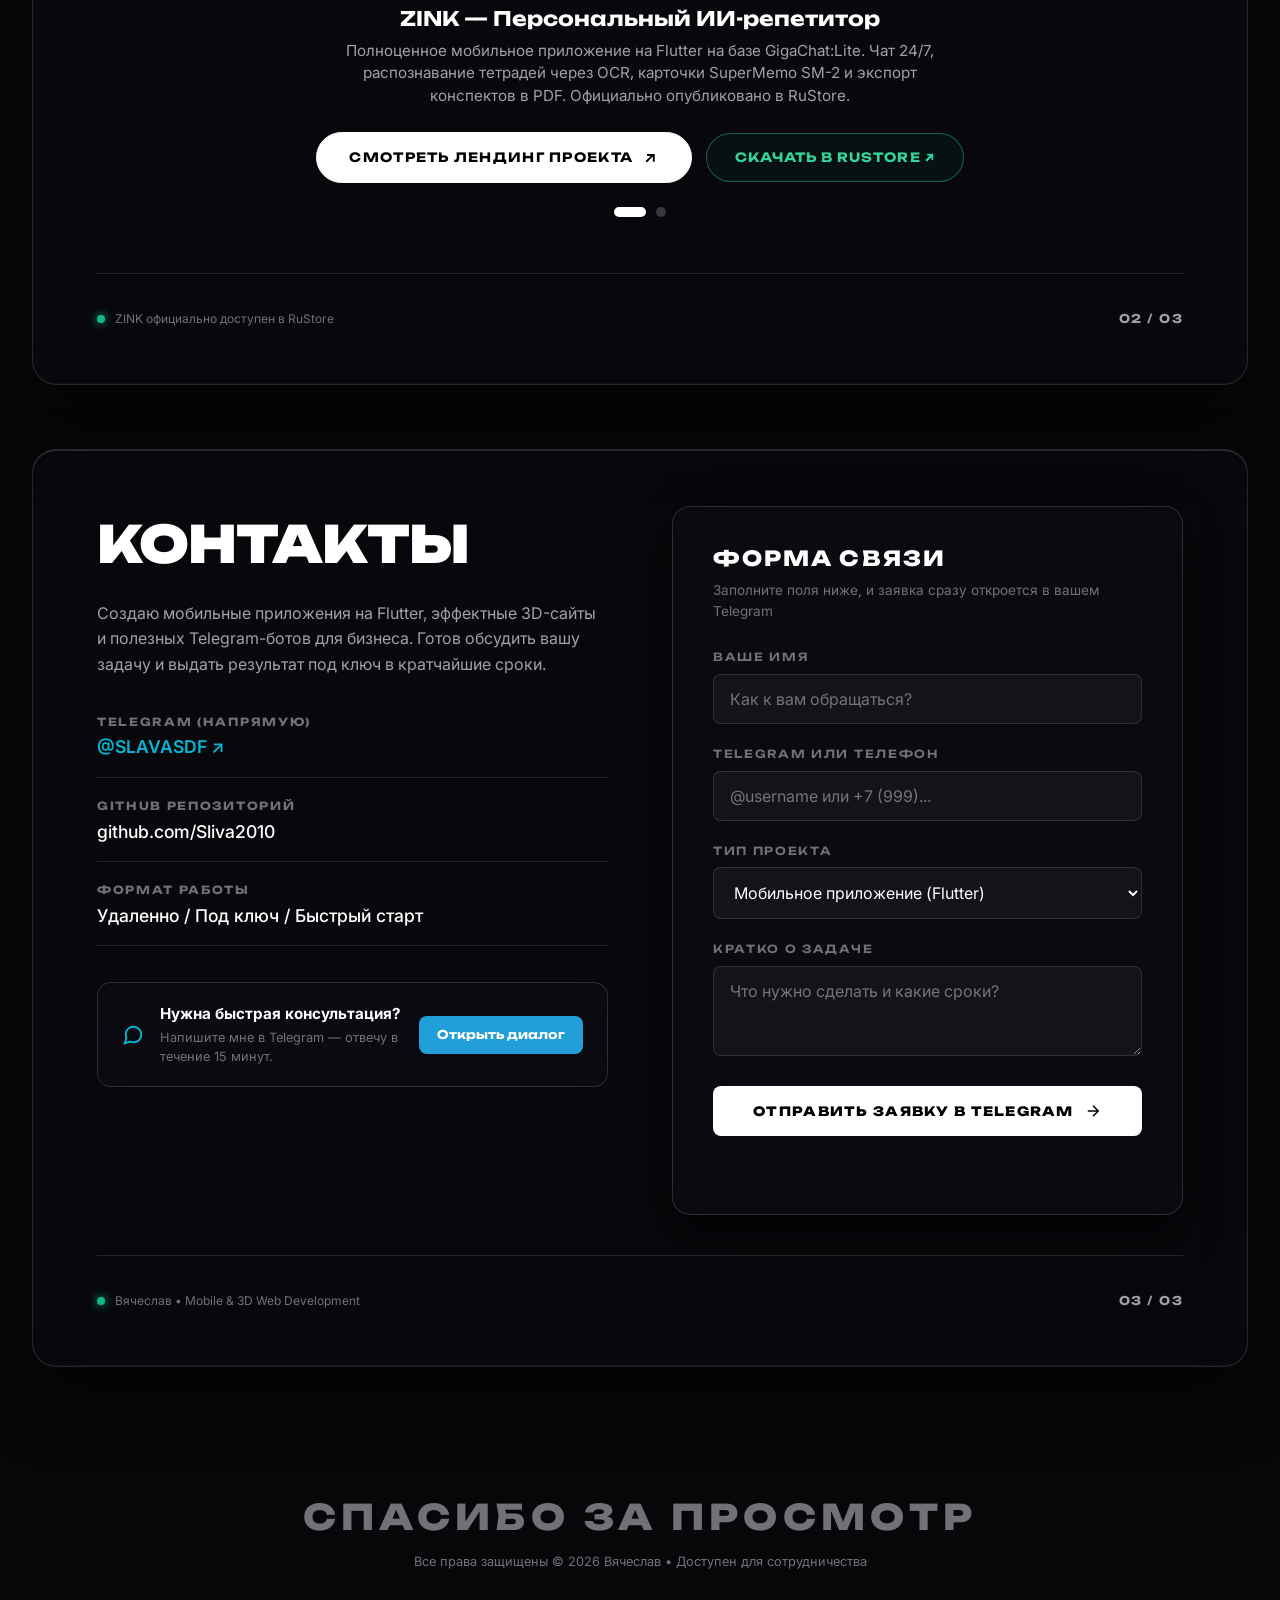
==== commit f31700dd: "Enhance ZINK landing with SVG icons, app branding, distinct block animations and rounded cards" ====
--- a/index.html
+++ b/index.html
@@ -20,8 +20,8 @@
     .carousel-track { display: flex; align-items: center; justify-content: center; gap: 20px; }
   </style>
 
-  <!-- External Stylesheet with Cache Busting v7.0 -->
-  <link rel="stylesheet" href="style.css?v=7.0">
+  <!-- External Stylesheet with Cache Busting v8.0 -->
+  <link rel="stylesheet" href="style.css?v=8.0">
 </head>
 <body>
   <!-- Dark Misty Forest Background with Cursor Flashlight Spotlight -->
@@ -119,7 +119,6 @@
                 <div class="slide-card glass-card">
                   <div class="slide-art-box">
                     <img src="assets/zink/screen-chat.jpg" alt="ZINK App" class="slide-art-img" loading="eager">
-                    <span class="slide-badge badge-rustore">✨ В RUSTORE</span>
                   </div>
                   <div class="slide-overlay-info">
                     <span class="slide-cat">FLUTTER & GIGACHAT AI</span>
@@ -312,7 +311,7 @@
 
   </main>
 
-  <!-- Script with Cache Busting v7.0 -->
-  <script src="main.js?v=7.0"></script>
+  <!-- Script with Cache Busting v8.0 -->
+  <script src="main.js?v=8.0"></script>
 </body>
 </html>
--- a/style.css
+++ b/style.css
@@ -584,7 +584,7 @@
   flex: 0 0 240px;
   width: 240px;
   height: 340px;
-  border-radius: 16px;
+  border-radius: 28px;
   cursor: pointer;
   position: relative;
   transition: all 0.45s var(--ease-out);
@@ -594,7 +594,7 @@
 .slide-card {
   width: 100%;
   height: 100%;
-  border-radius: 16px;
+  border-radius: 28px;
   overflow: hidden;
   position: relative;
   box-shadow: 0 16px 36px rgba(0, 0, 0, 0.7);
@@ -609,9 +609,11 @@
   transform: scale(1.05);
   z-index: 10;
   opacity: 1;
+  border-radius: 32px;
 }
 
 .carousel-slide.active .slide-card {
+  border-radius: 32px;
   border-color: rgba(255, 255, 255, 0.4) !important;
   box-shadow: 0 24px 50px -10px rgba(0, 0, 0, 0.85), 0 0 35px rgba(255, 255, 255, 0.12) !important;
 }
@@ -624,6 +626,12 @@
   opacity: 0.45;
   transform: scale(0.92);
   z-index: 5;
+  border-radius: 24px;
+}
+
+.carousel-slide.prev .slide-card,
+.carousel-slide.next .slide-card {
+  border-radius: 24px;
 }
 
 .carousel-slide.prev:hover,
@@ -642,6 +650,11 @@
   position: relative;
   background: #000000;
   overflow: hidden;
+  border-radius: 28px;
+}
+
+.carousel-slide.active .slide-art-box {
+  border-radius: 32px;
 }
 
 .slide-art-img {
@@ -649,7 +662,12 @@
   height: 100%;
   object-fit: cover;
   display: block;
+  border-radius: 28px;
   transition: transform 0.5s ease;
+}
+
+.carousel-slide.active .slide-art-img {
+  border-radius: 32px;
 }
 
 .carousel-slide.active:hover .slide-art-img {
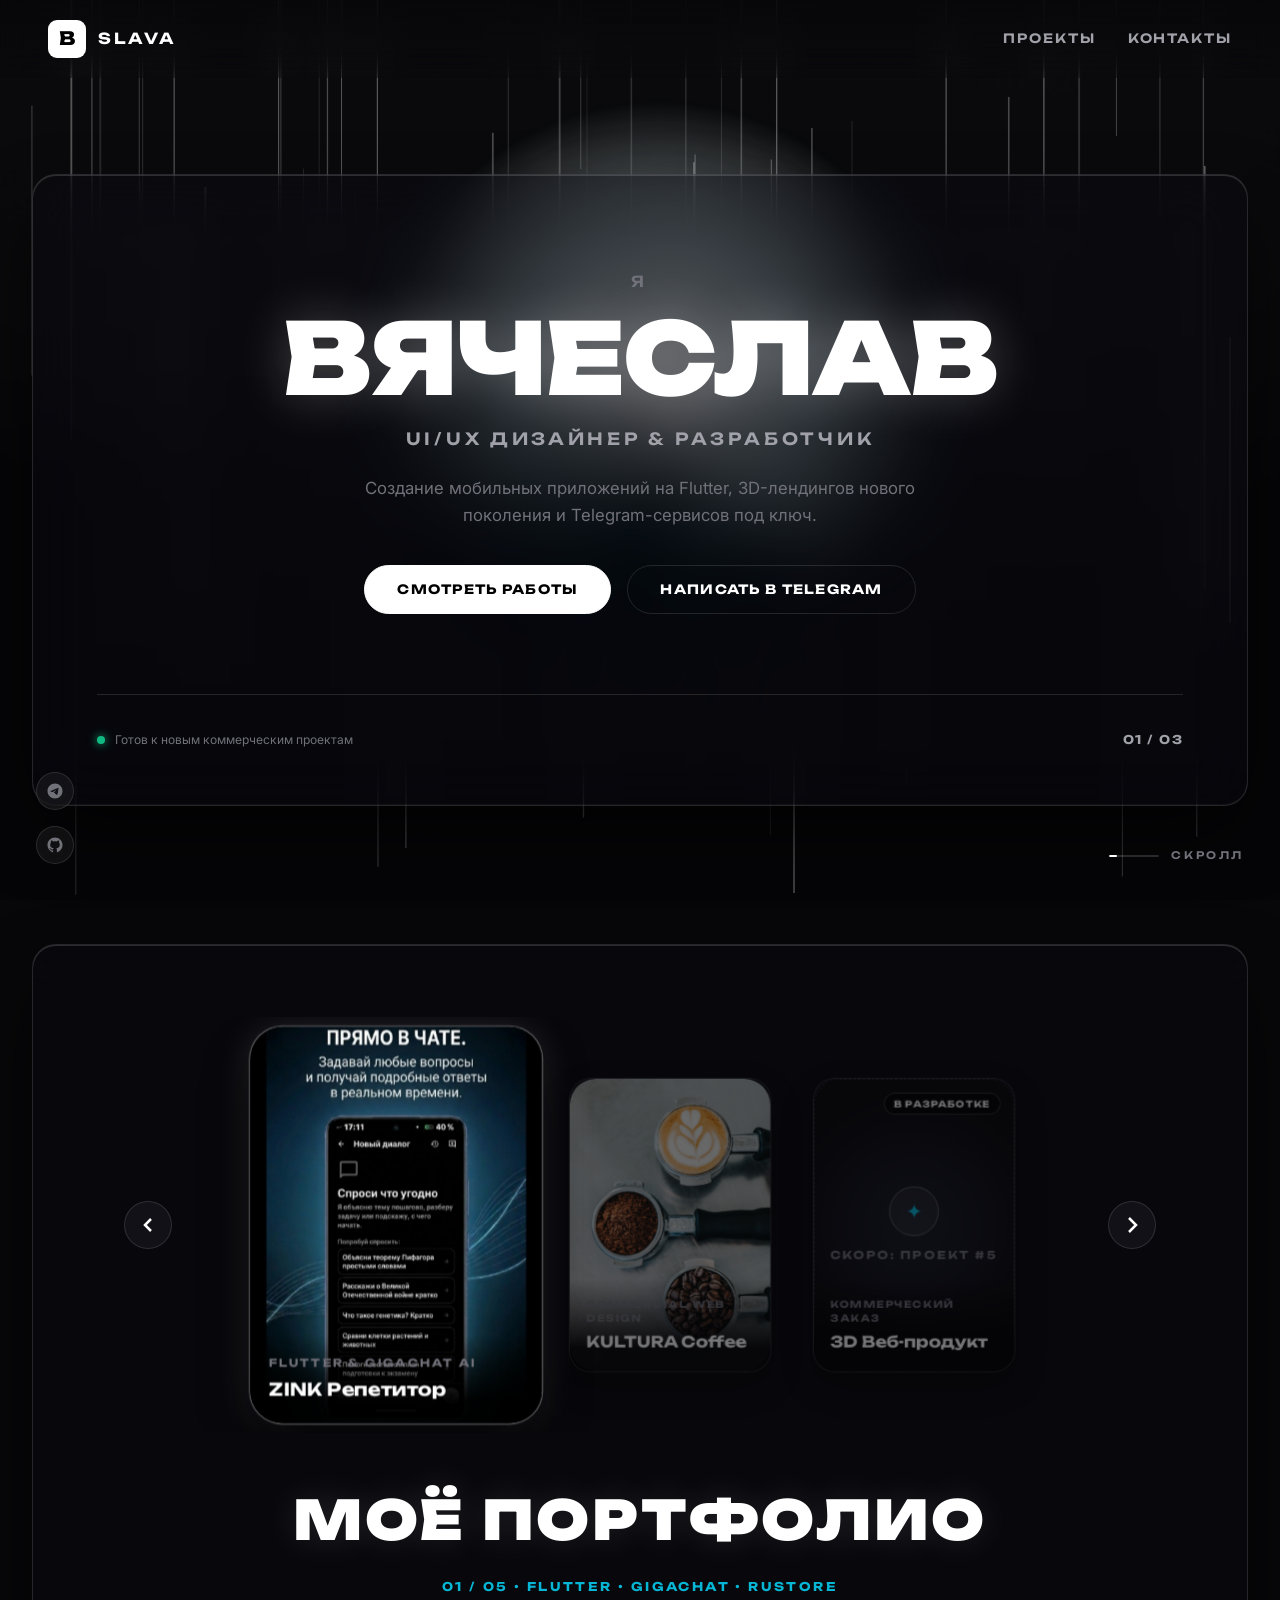
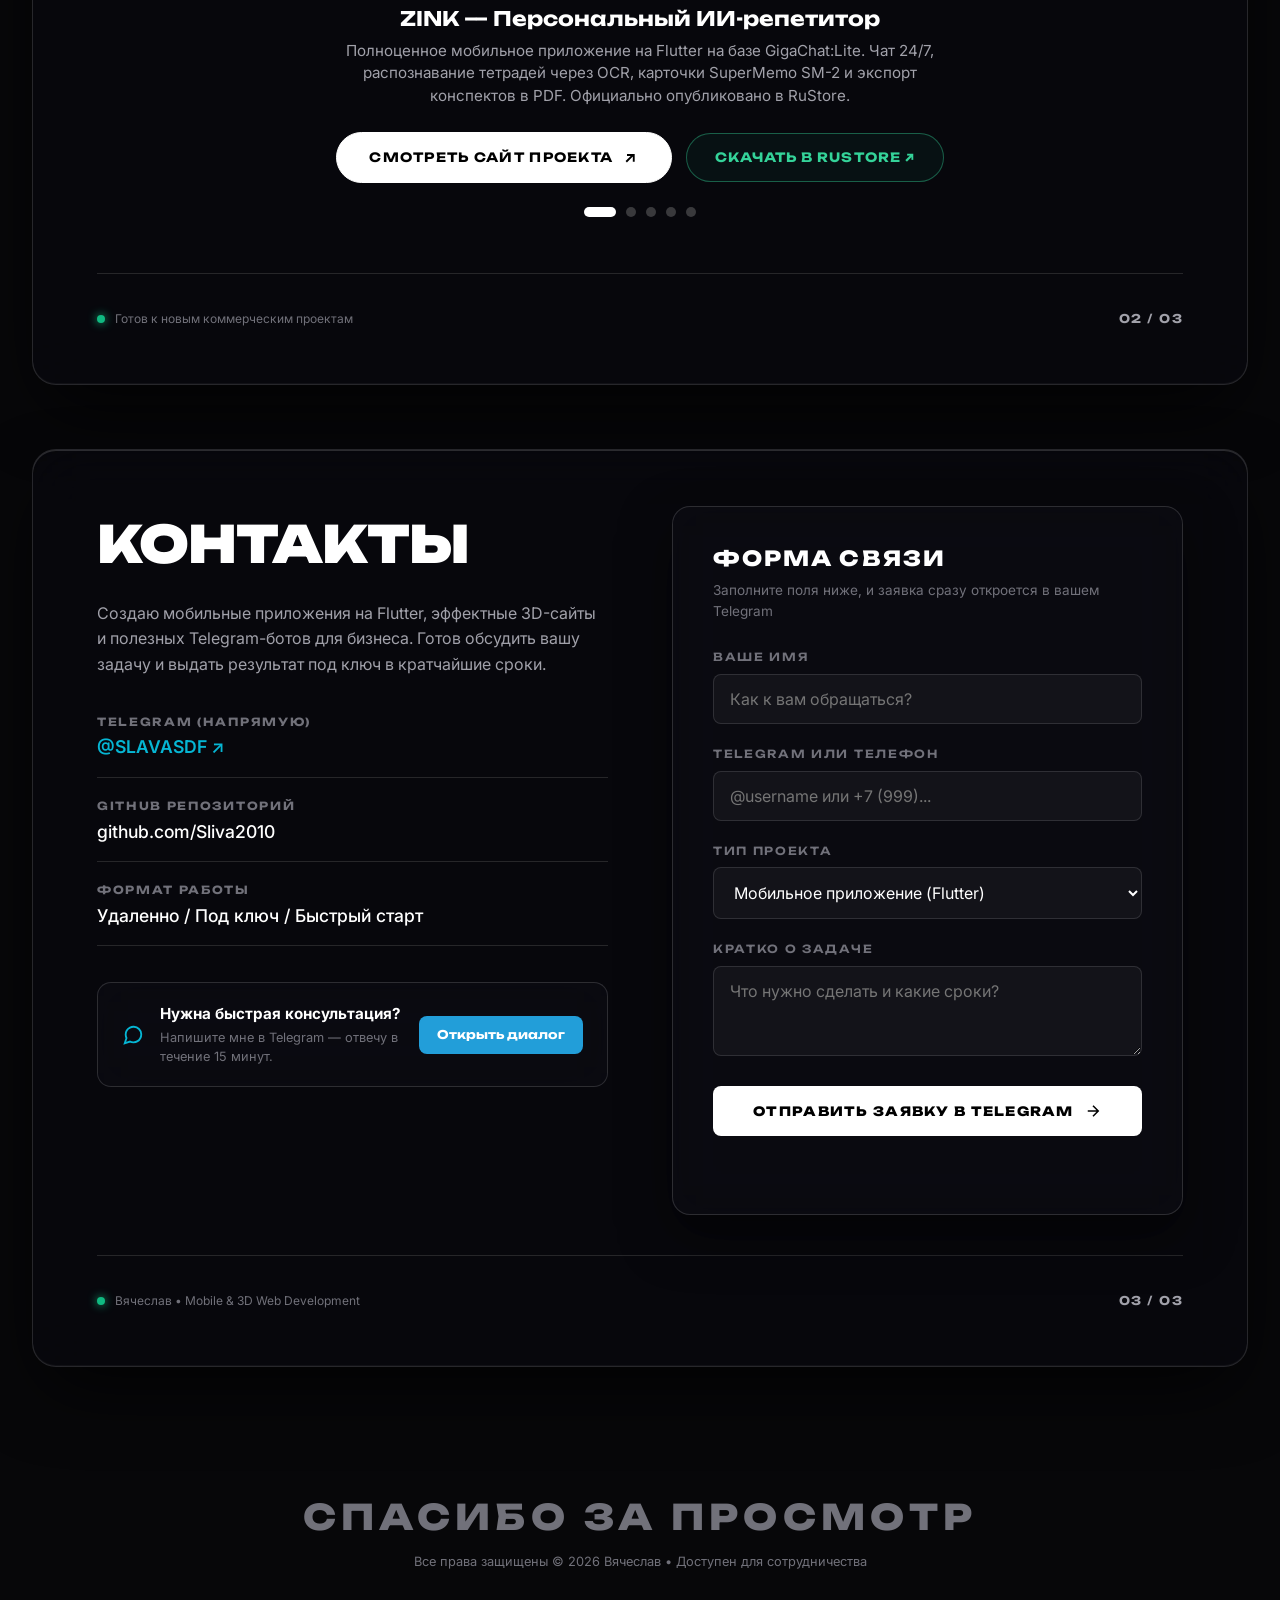
==== commit 0c581b23: "Add KULTURA Moscow specialty coffee shop project and expand portfolio carousel to 5 slots" ====
--- a/index.html
+++ b/index.html
@@ -20,8 +20,8 @@
     .carousel-track { display: flex; align-items: center; justify-content: center; gap: 20px; }
   </style>
 
-  <!-- External Stylesheet with Cache Busting v8.0 -->
-  <link rel="stylesheet" href="style.css?v=8.0">
+  <!-- External Stylesheet with Cache Busting v9.0 -->
+  <link rel="stylesheet" href="style.css?v=9.0">
 </head>
 <body>
   <!-- Dark Misty Forest Background with Cursor Flashlight Spotlight -->
@@ -127,17 +127,60 @@
                 </div>
               </div>
 
-              <!-- Slide 2: Slot for Next Real Project -->
-              <div class="carousel-slide next" data-index="1" data-url="https://t.me/SLAVASDF" data-rustore="" data-title="Ваш следующий проект" data-tag="СКОРО • В РАЗРАБОТКЕ" data-desc="Здесь появится следующий реальный продукт. Напишите мне в Telegram [@SLAVASDF], чтобы запустить ваш проект под ключ!">
+              <!-- Slide 2: KULTURA Specialty Coffee & Bakery Moscow -->
+              <div class="carousel-slide next" data-index="1" data-url="projects/coffee/index.html" data-rustore="" data-title="KULTURA — Спешелти-кофейня & Пекарня (Москва)" data-tag="COMMERCIAL WEB • SPECIALTY COFFEE • MOSCOW" data-desc="Премиальный атмосферный сайт для независимой спешелти-кофейни и обжарщика в Москве (Покровка, 16). Интерактивная карта меню, выбор сортов недели, шкала дескрипторов вкуса и форма онлайн-бронирования столика.">
+                <div class="slide-card glass-card">
+                  <div class="slide-art-box">
+                    <img src="assets/coffee/cover.jpg" alt="KULTURA Coffee Moscow" class="slide-art-img" loading="eager">
+                  </div>
+                  <div class="slide-overlay-info">
+                    <span class="slide-cat">COMMERCIAL WEB DESIGN</span>
+                    <h3 class="slide-heading">KULTURA Coffee</h3>
+                  </div>
+                </div>
+              </div>
+
+              <!-- Slide 3: Slot for Next Project #3 -->
+              <div class="carousel-slide hidden-slide" data-index="2" data-url="https://t.me/SLAVASDF" data-rustore="" data-title="Ваш проект: FinTech / Web3 SaaS" data-tag="СКОРО • В РАЗРАБОТКЕ" data-desc="Здесь появится следующий реальный коммерческий продукт. Напишите мне в Telegram [@SLAVASDF], чтобы запустить ваш проект под ключ!">
                 <div class="slide-card glass-card next-project-card">
                   <div class="slide-art-box next-art-box">
                     <div class="next-icon-circle">✦</div>
-                    <span class="next-title-tag">СКОРО: ПРОЕКТ #2</span>
+                    <span class="next-title-tag">СКОРО: ПРОЕКТ #3</span>
                     <span class="slide-badge">В РАЗРАБОТКЕ</span>
                   </div>
                   <div class="slide-overlay-info">
                     <span class="slide-cat">КОММЕРЧЕСКИЙ ЗАКАЗ</span>
                     <h3 class="slide-heading">Новый продукт</h3>
+                  </div>
+                </div>
+              </div>
+
+              <!-- Slide 4: Slot for Next Project #4 -->
+              <div class="carousel-slide hidden-slide" data-index="3" data-url="https://t.me/SLAVASDF" data-rustore="" data-title="Ваш проект: Telegram Bot экосистема" data-tag="СКОРО • В РАЗРАБОТКЕ" data-desc="Многофункциональный Telegram-бот для автоматизации бизнеса, онлайн-заказов и платежей. Напишите мне в Telegram [@SLAVASDF] для консультации.">
+                <div class="slide-card glass-card next-project-card">
+                  <div class="slide-art-box next-art-box">
+                    <div class="next-icon-circle">✦</div>
+                    <span class="next-title-tag">СКОРО: ПРОЕКТ #4</span>
+                    <span class="slide-badge">В РАЗРАБОТКЕ</span>
+                  </div>
+                  <div class="slide-overlay-info">
+                    <span class="slide-cat">КОММЕРЧЕСКИЙ ЗАКАЗ</span>
+                    <h3 class="slide-heading">Telegram Bot</h3>
+                  </div>
+                </div>
+              </div>
+
+              <!-- Slide 5: Slot for Next Project #5 -->
+              <div class="carousel-slide hidden-slide" data-index="4" data-url="https://t.me/SLAVASDF" data-rustore="" data-title="Ваш проект: 3D Brand Experience" data-tag="СКОРО • В РАЗРАБОТКЕ" data-desc="Кинематографичный интерактивный 3D-лендинг с физикой и визуальными эффектами. Напишите мне в Telegram [@SLAVASDF] для запуска.">
+                <div class="slide-card glass-card next-project-card">
+                  <div class="slide-art-box next-art-box">
+                    <div class="next-icon-circle">✦</div>
+                    <span class="next-title-tag">СКОРО: ПРОЕКТ #5</span>
+                    <span class="slide-badge">В РАЗРАБОТКЕ</span>
+                  </div>
+                  <div class="slide-overlay-info">
+                    <span class="slide-cat">КОММЕРЧЕСКИЙ ЗАКАЗ</span>
+                    <h3 class="slide-heading">3D Веб-продукт</h3>
                   </div>
                 </div>
               </div>
@@ -158,7 +201,7 @@
           <h2 class="portfolio-big-title">МОЁ ПОРТФОЛИО</h2>
           
           <div class="active-project-details">
-            <span class="active-project-pill" id="activeProjectPill">01 / 02 • FLUTTER • GIGACHAT • RUSTORE</span>
+            <span class="active-project-pill" id="activeProjectPill">01 / 05 • FLUTTER • GIGACHAT • RUSTORE</span>
             <h3 class="active-project-name" id="activeProjectName">ZINK — Персональный ИИ-репетитор</h3>
             <p class="active-project-desc" id="activeProjectDesc">
               Полноценное мобильное приложение на Flutter на базе GigaChat:Lite. Чат 24/7, распознавание тетрадей через OCR, карточки SuperMemo SM-2 и экспорт конспектов в PDF. Официально опубликовано в RuStore.
@@ -178,17 +221,20 @@
             </a>
           </div>
 
-          <!-- Dots Pagination -->
+          <!-- Dots Pagination (All 5 Projects) -->
           <div class="carousel-dots" id="carouselDots">
             <button class="dot-btn active" data-index="0" aria-label="ZINK"></button>
-            <button class="dot-btn" data-index="1" aria-label="Проект 2"></button>
+            <button class="dot-btn" data-index="1" aria-label="KULTURA Coffee"></button>
+            <button class="dot-btn" data-index="2" aria-label="Проект 3"></button>
+            <button class="dot-btn" data-index="3" aria-label="Проект 4"></button>
+            <button class="dot-btn" data-index="4" aria-label="Проект 5"></button>
           </div>
         </div>
 
         <div class="frame-bottom-bar">
           <div class="status-indicator">
             <span class="status-dot"></span>
-            <span class="status-text">ZINK официально доступен в RuStore</span>
+            <span class="status-text">Готов к новым коммерческим проектам</span>
           </div>
           <div class="screen-counter">02 / 03</div>
         </div>
@@ -311,7 +357,7 @@
 
   </main>
 
-  <!-- Script with Cache Busting v8.0 -->
-  <script src="main.js?v=8.0"></script>
+  <!-- Script with Cache Busting v9.0 -->
+  <script src="main.js?v=9.0"></script>
 </body>
 </html>
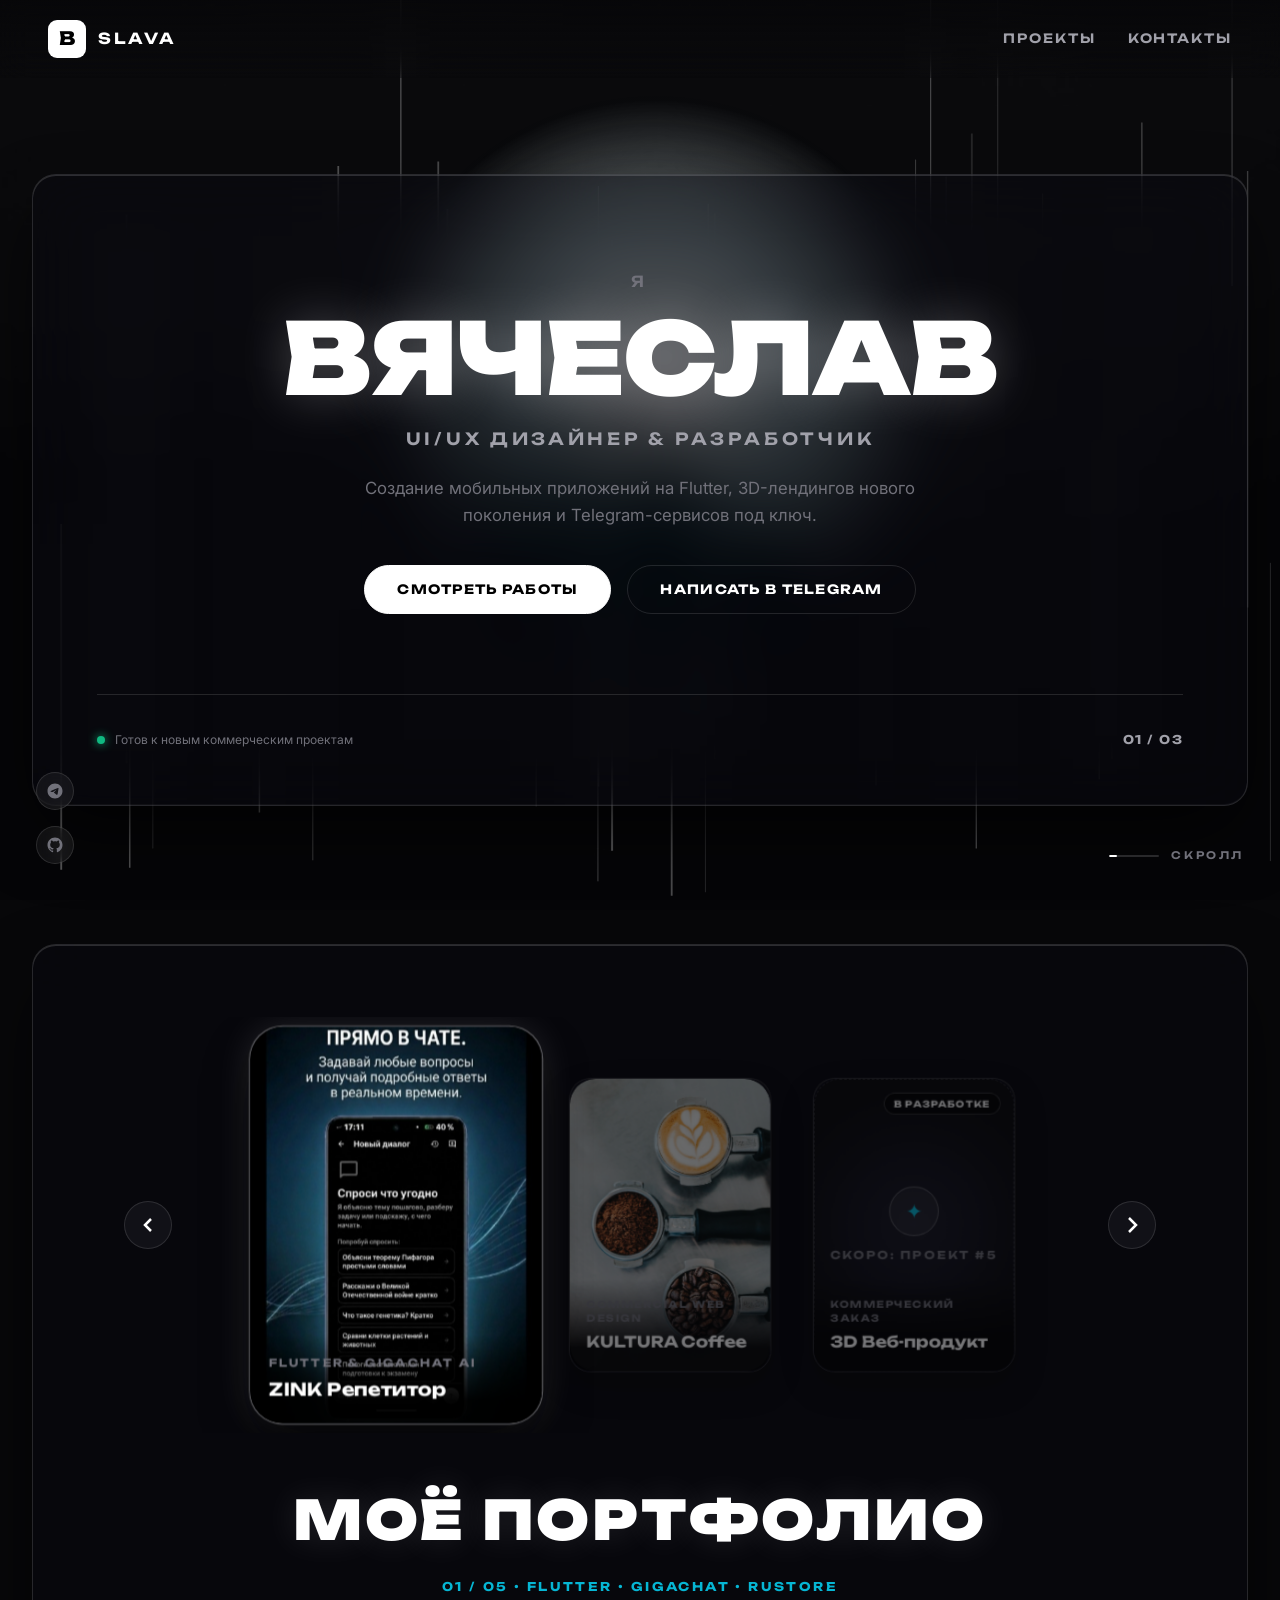
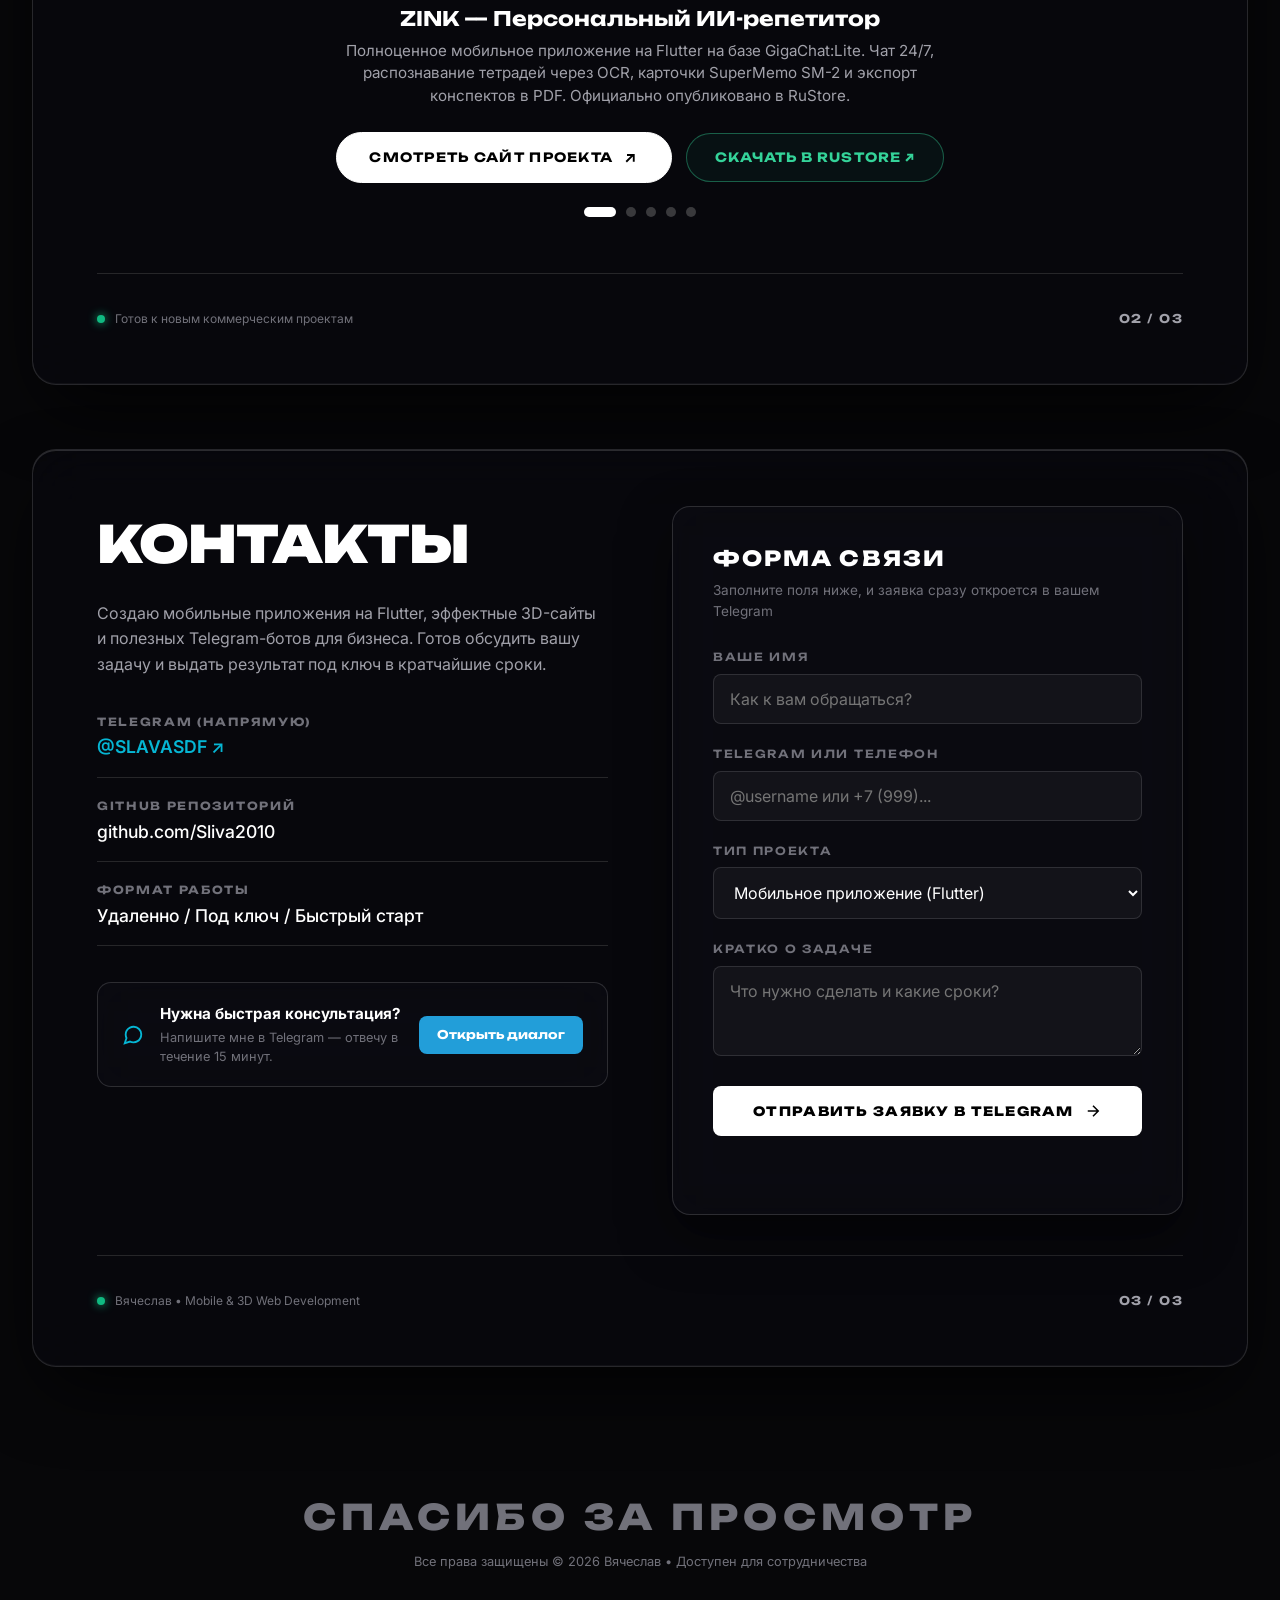
==== commit bc610f20: "Add project #3 GAZU fashion eCommerce matching reference 100% and integrate into portfolio carousel" ====
--- a/index.html
+++ b/index.html
@@ -20,8 +20,8 @@
     .carousel-track { display: flex; align-items: center; justify-content: center; gap: 20px; }
   </style>
 
-  <!-- External Stylesheet with Cache Busting v9.0 -->
-  <link rel="stylesheet" href="style.css?v=9.0">
+  <!-- External Stylesheet with Cache Busting v10.0 -->
+  <link rel="stylesheet" href="style.css?v=10.0">
 </head>
 <body>
   <!-- Dark Misty Forest Background with Cursor Flashlight Spotlight -->
@@ -140,17 +140,15 @@
                 </div>
               </div>
 
-              <!-- Slide 3: Slot for Next Project #3 -->
-              <div class="carousel-slide hidden-slide" data-index="2" data-url="https://t.me/SLAVASDF" data-rustore="" data-title="Ваш проект: FinTech / Web3 SaaS" data-tag="СКОРО • В РАЗРАБОТКЕ" data-desc="Здесь появится следующий реальный коммерческий продукт. Напишите мне в Telegram [@SLAVASDF], чтобы запустить ваш проект под ключ!">
-                <div class="slide-card glass-card next-project-card">
-                  <div class="slide-art-box next-art-box">
-                    <div class="next-icon-circle">✦</div>
-                    <span class="next-title-tag">СКОРО: ПРОЕКТ #3</span>
-                    <span class="slide-badge">В РАЗРАБОТКЕ</span>
-                  </div>
-                  <div class="slide-overlay-info">
-                    <span class="slide-cat">КОММЕРЧЕСКИЙ ЗАКАЗ</span>
-                    <h3 class="slide-heading">Новый продукт</h3>
+              <!-- Slide 3: GAZU — Minimalist Fashion & Streetwear eCommerce -->
+              <div class="carousel-slide hidden-slide" data-index="2" data-url="projects/gazu/index.html" data-rustore="" data-title="GAZU — Minimalist Fashion & Streetwear Store" data-tag="FASHION ECOMMERCE • EDITORIAL DESIGN" data-desc="Премиальный интернет-магазин уличной моды с монументальной типографикой, интерактивным Hero-блоком, каталогом товаров, вишлистом и корзиной. 100% точное попадание в референс.">
+                <div class="slide-card glass-card">
+                  <div class="slide-art-box">
+                    <img src="assets/gazu/cover.jpg" alt="GAZU Fashion Store" class="slide-art-img" loading="lazy">
+                  </div>
+                  <div class="slide-overlay-info">
+                    <span class="slide-cat">FASHION ECOMMERCE</span>
+                    <h3 class="slide-heading">GAZU Store</h3>
                   </div>
                 </div>
               </div>
@@ -225,7 +223,7 @@
           <div class="carousel-dots" id="carouselDots">
             <button class="dot-btn active" data-index="0" aria-label="ZINK"></button>
             <button class="dot-btn" data-index="1" aria-label="KULTURA Coffee"></button>
-            <button class="dot-btn" data-index="2" aria-label="Проект 3"></button>
+            <button class="dot-btn" data-index="2" aria-label="GAZU Fashion"></button>
             <button class="dot-btn" data-index="3" aria-label="Проект 4"></button>
             <button class="dot-btn" data-index="4" aria-label="Проект 5"></button>
           </div>
@@ -357,7 +355,7 @@
 
   </main>
 
-  <!-- Script with Cache Busting v9.0 -->
-  <script src="main.js?v=9.0"></script>
+  <!-- Script with Cache Busting v10.0 -->
+  <script src="main.js?v=10.0"></script>
 </body>
 </html>
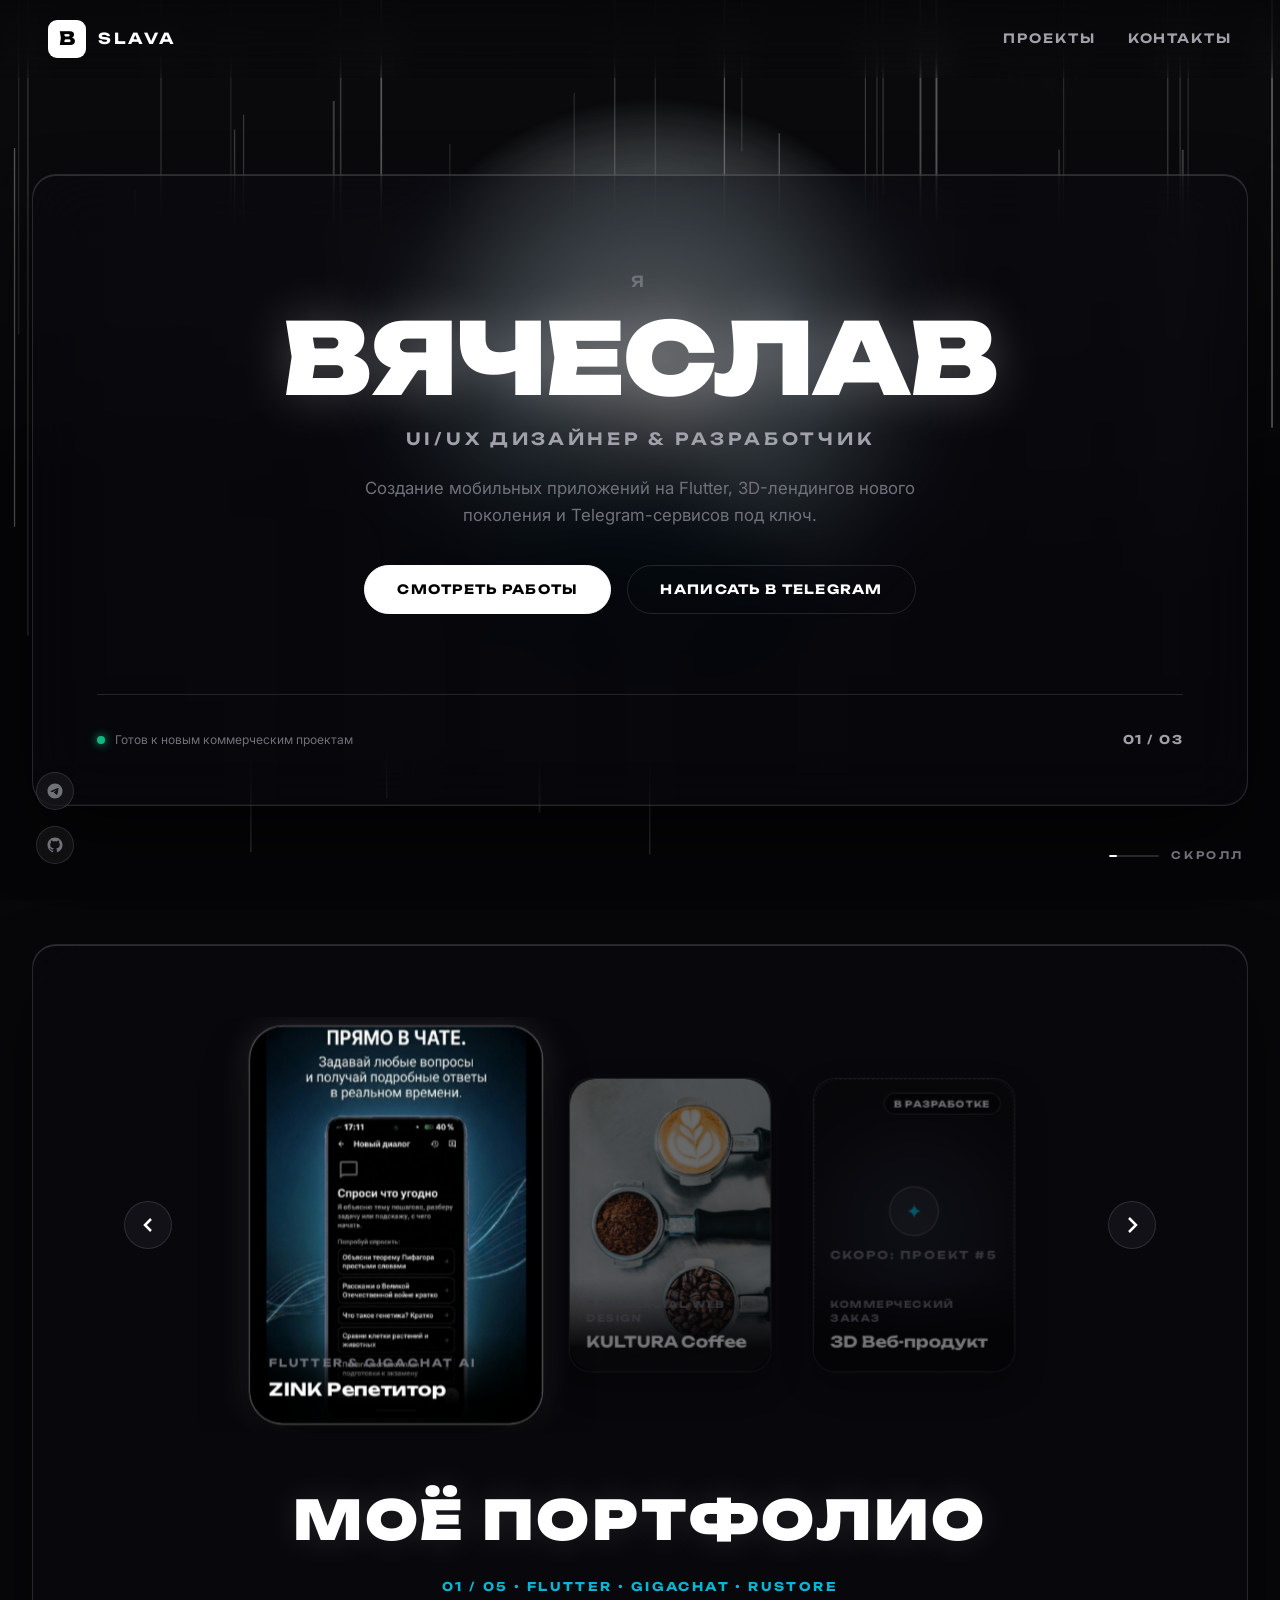
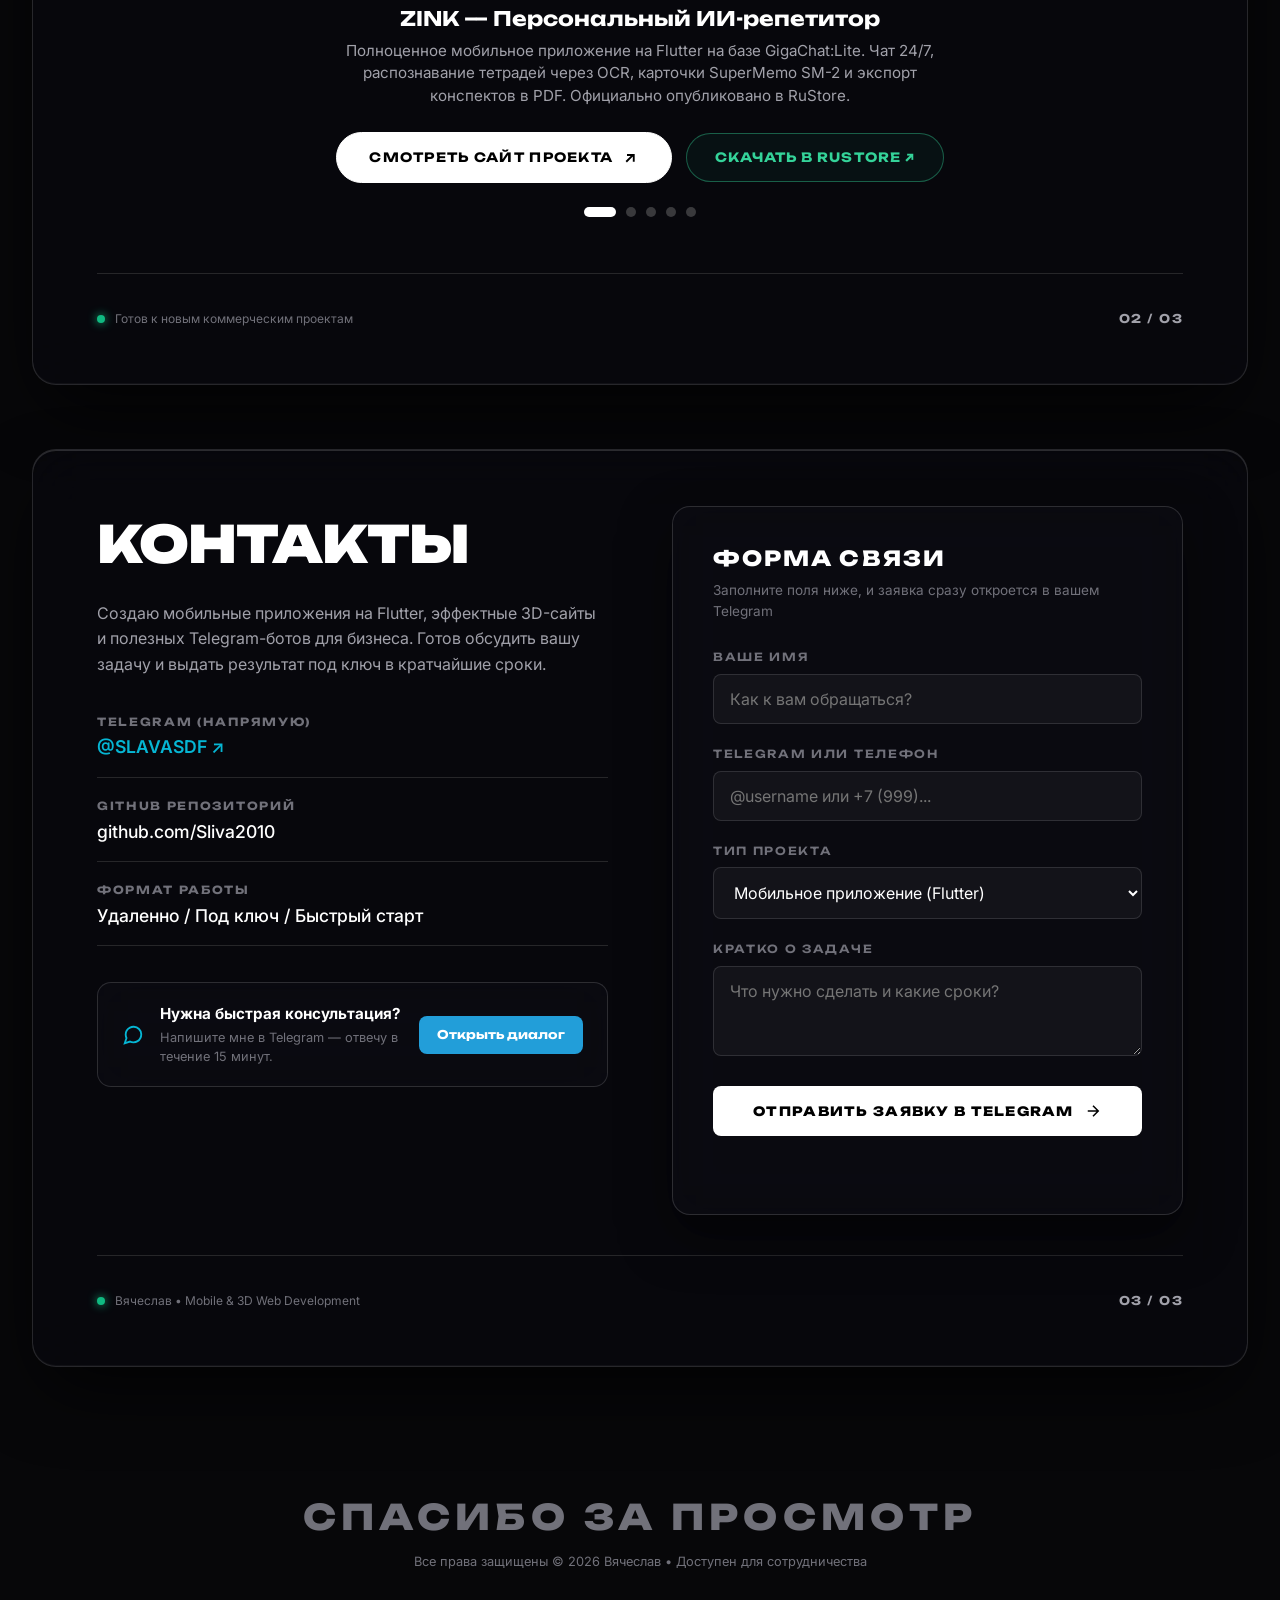
==== commit 7c561ec3: "Enhance GAZU with HD imagery, smooth block entrance animations and full Russian translation" ====
--- a/index.html
+++ b/index.html
@@ -20,8 +20,8 @@
     .carousel-track { display: flex; align-items: center; justify-content: center; gap: 20px; }
   </style>
 
-  <!-- External Stylesheet with Cache Busting v10.0 -->
-  <link rel="stylesheet" href="style.css?v=10.0">
+  <!-- External Stylesheet with Cache Busting v11.0 -->
+  <link rel="stylesheet" href="style.css?v=11.0">
 </head>
 <body>
   <!-- Dark Misty Forest Background with Cursor Flashlight Spotlight -->
@@ -141,7 +141,7 @@
               </div>
 
               <!-- Slide 3: GAZU — Minimalist Fashion & Streetwear eCommerce -->
-              <div class="carousel-slide hidden-slide" data-index="2" data-url="projects/gazu/index.html" data-rustore="" data-title="GAZU — Minimalist Fashion & Streetwear Store" data-tag="FASHION ECOMMERCE • EDITORIAL DESIGN" data-desc="Премиальный интернет-магазин уличной моды с монументальной типографикой, интерактивным Hero-блоком, каталогом товаров, вишлистом и корзиной. 100% точное попадание в референс.">
+              <div class="carousel-slide hidden-slide" data-index="2" data-url="projects/gazu/index.html" data-rustore="" data-title="GAZU — Премиальный стритвир-магазин одежды" data-tag="FASHION ECOMMERCE • EDITORIAL DESIGN" data-desc="Премиальный интернет-магазин уличной моды с монументальной типографикой, интерактивным Hero-блоком, каталогом товаров, вишлистом и корзиной. 100% точное попадание в референс.">
                 <div class="slide-card glass-card">
                   <div class="slide-art-box">
                     <img src="assets/gazu/cover.jpg" alt="GAZU Fashion Store" class="slide-art-img" loading="lazy">
@@ -355,7 +355,7 @@
 
   </main>
 
-  <!-- Script with Cache Busting v10.0 -->
-  <script src="main.js?v=10.0"></script>
+  <!-- Script with Cache Busting v11.0 -->
+  <script src="main.js?v=11.0"></script>
 </body>
 </html>
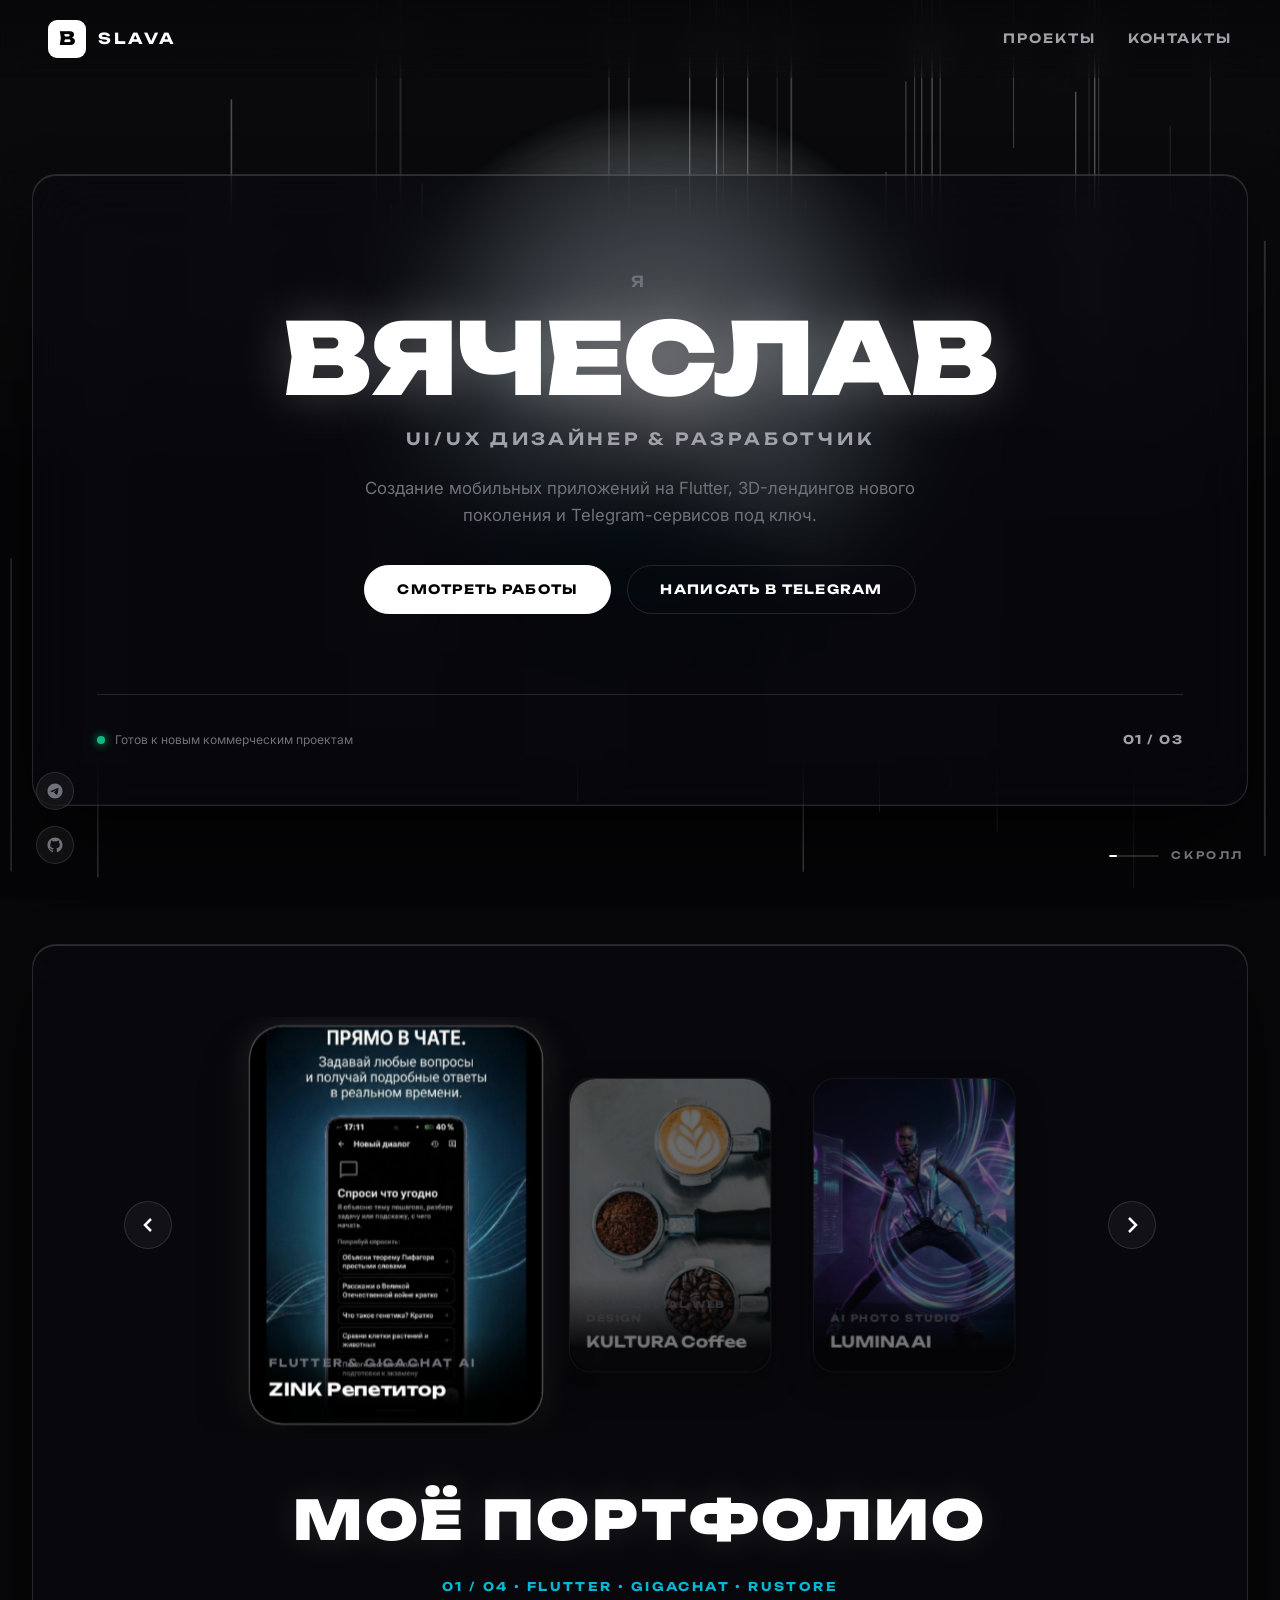
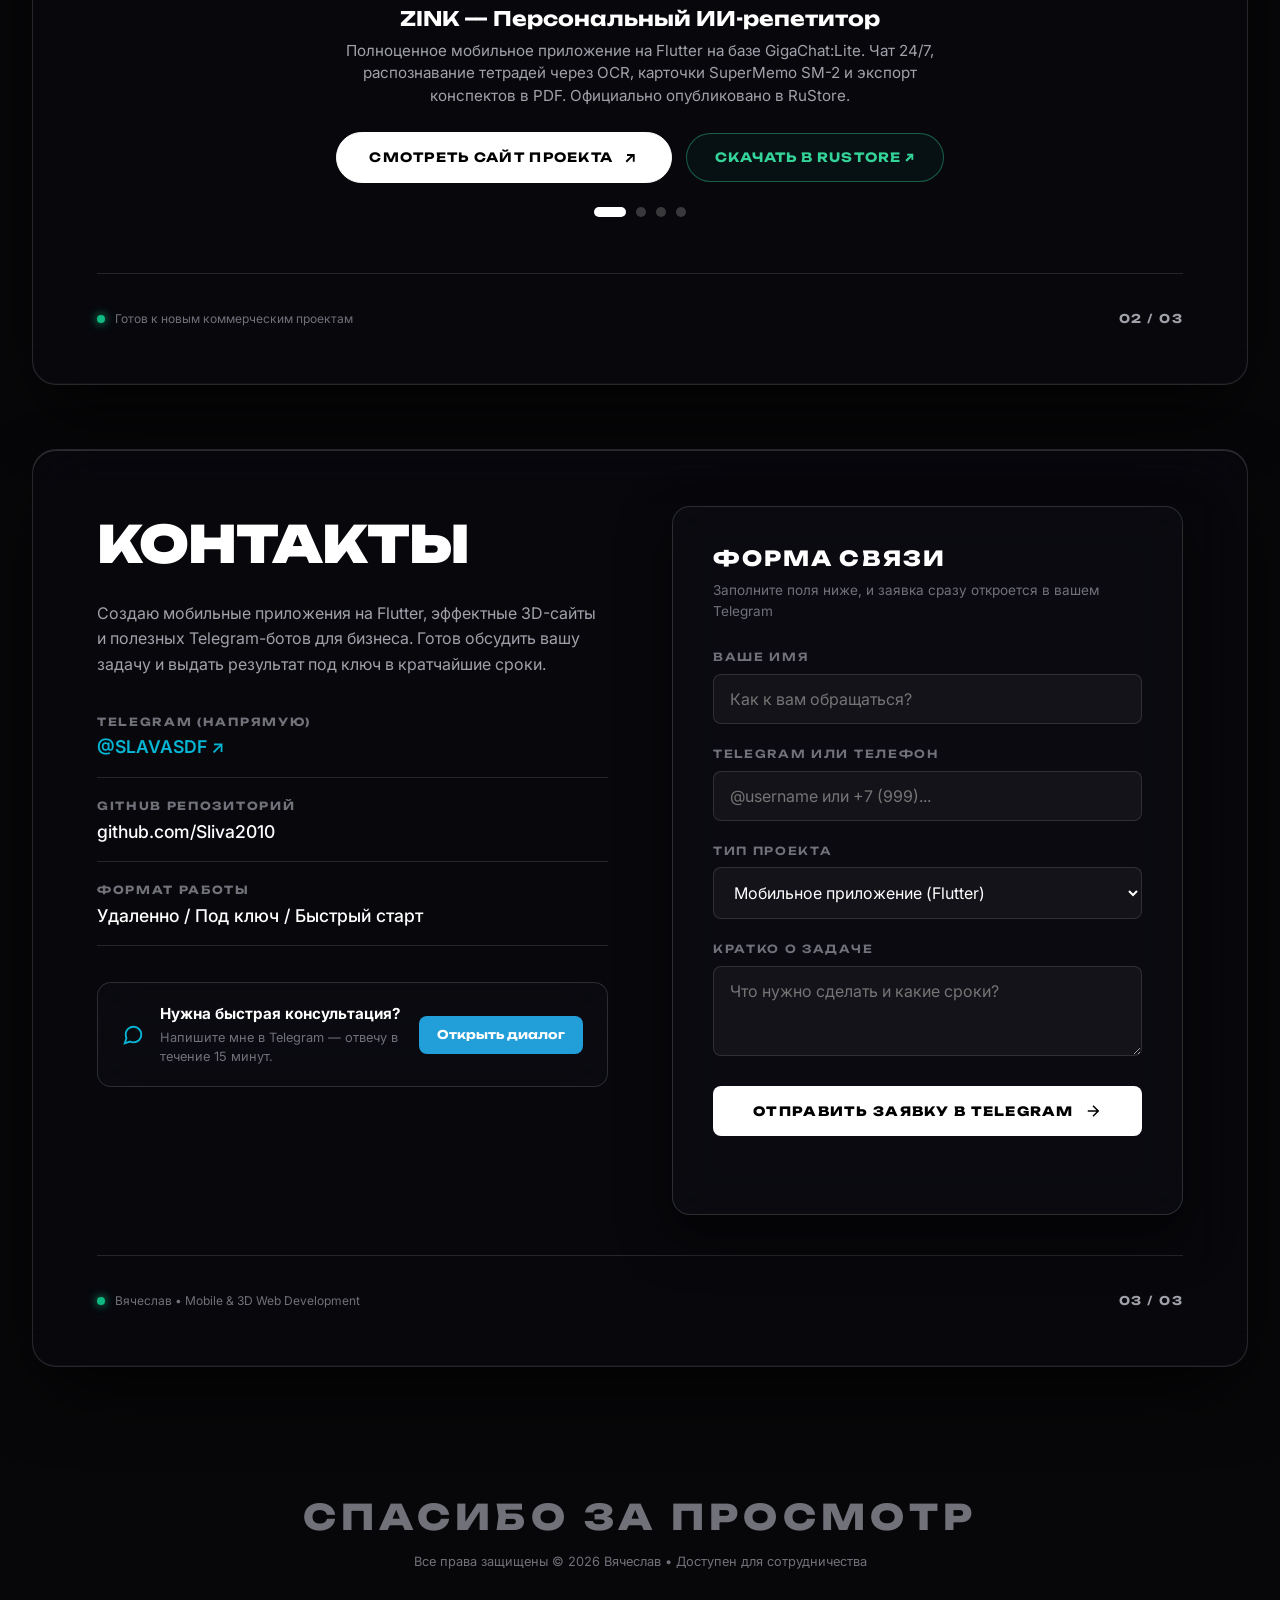
==== commit 2fa2e2fd: "feat: complete project 4 LUMINA AI Studio and finalize 4-project portfolio" ====
--- a/index.html
+++ b/index.html
@@ -153,32 +153,15 @@
                 </div>
               </div>
 
-              <!-- Slide 4: Slot for Next Project #4 -->
-              <div class="carousel-slide hidden-slide" data-index="3" data-url="https://t.me/SLAVASDF" data-rustore="" data-title="Ваш проект: Telegram Bot экосистема" data-tag="СКОРО • В РАЗРАБОТКЕ" data-desc="Многофункциональный Telegram-бот для автоматизации бизнеса, онлайн-заказов и платежей. Напишите мне в Telegram [@SLAVASDF] для консультации.">
-                <div class="slide-card glass-card next-project-card">
-                  <div class="slide-art-box next-art-box">
-                    <div class="next-icon-circle">✦</div>
-                    <span class="next-title-tag">СКОРО: ПРОЕКТ #4</span>
-                    <span class="slide-badge">В РАЗРАБОТКЕ</span>
+              <!-- Slide 4: LUMINA AI Studio — Virtual AI Photography & Headshots -->
+              <div class="carousel-slide hidden-slide" data-index="3" data-url="projects/lumina/index.html" data-rustore="" data-title="LUMINA AI Studio — Виртуальная нейро-фотостудия" data-tag="AI PHOTO STUDIO • INTERACTIVE SLIDER • 4K" data-desc="Интеллектуальная виртуальная фотостудия на базе нейросетей. Интерактивный сплит-слайдер «До / После», студийные стили Forbes и Vogue, симулятор съёмки и прозрачные тарифы. Финальный завершающий проект портфолио.">
+                <div class="slide-card glass-card">
+                  <div class="slide-art-box">
+                    <img src="assets/lumina/cover.jpg" alt="LUMINA AI Studio" class="slide-art-img" loading="lazy">
                   </div>
                   <div class="slide-overlay-info">
-                    <span class="slide-cat">КОММЕРЧЕСКИЙ ЗАКАЗ</span>
-                    <h3 class="slide-heading">Telegram Bot</h3>
-                  </div>
-                </div>
-              </div>
-
-              <!-- Slide 5: Slot for Next Project #5 -->
-              <div class="carousel-slide hidden-slide" data-index="4" data-url="https://t.me/SLAVASDF" data-rustore="" data-title="Ваш проект: 3D Brand Experience" data-tag="СКОРО • В РАЗРАБОТКЕ" data-desc="Кинематографичный интерактивный 3D-лендинг с физикой и визуальными эффектами. Напишите мне в Telegram [@SLAVASDF] для запуска.">
-                <div class="slide-card glass-card next-project-card">
-                  <div class="slide-art-box next-art-box">
-                    <div class="next-icon-circle">✦</div>
-                    <span class="next-title-tag">СКОРО: ПРОЕКТ #5</span>
-                    <span class="slide-badge">В РАЗРАБОТКЕ</span>
-                  </div>
-                  <div class="slide-overlay-info">
-                    <span class="slide-cat">КОММЕРЧЕСКИЙ ЗАКАЗ</span>
-                    <h3 class="slide-heading">3D Веб-продукт</h3>
+                    <span class="slide-cat">AI PHOTO STUDIO</span>
+                    <h3 class="slide-heading">LUMINA AI</h3>
                   </div>
                 </div>
               </div>
@@ -199,7 +182,7 @@
           <h2 class="portfolio-big-title">МОЁ ПОРТФОЛИО</h2>
           
           <div class="active-project-details">
-            <span class="active-project-pill" id="activeProjectPill">01 / 05 • FLUTTER • GIGACHAT • RUSTORE</span>
+            <span class="active-project-pill" id="activeProjectPill">01 / 04 • FLUTTER • GIGACHAT • RUSTORE</span>
             <h3 class="active-project-name" id="activeProjectName">ZINK — Персональный ИИ-репетитор</h3>
             <p class="active-project-desc" id="activeProjectDesc">
               Полноценное мобильное приложение на Flutter на базе GigaChat:Lite. Чат 24/7, распознавание тетрадей через OCR, карточки SuperMemo SM-2 и экспорт конспектов в PDF. Официально опубликовано в RuStore.
@@ -219,13 +202,12 @@
             </a>
           </div>
 
-          <!-- Dots Pagination (All 5 Projects) -->
+          <!-- Dots Pagination (All 4 Completed Projects) -->
           <div class="carousel-dots" id="carouselDots">
             <button class="dot-btn active" data-index="0" aria-label="ZINK"></button>
             <button class="dot-btn" data-index="1" aria-label="KULTURA Coffee"></button>
             <button class="dot-btn" data-index="2" aria-label="GAZU Fashion"></button>
-            <button class="dot-btn" data-index="3" aria-label="Проект 4"></button>
-            <button class="dot-btn" data-index="4" aria-label="Проект 5"></button>
+            <button class="dot-btn" data-index="3" aria-label="LUMINA AI"></button>
           </div>
         </div>
 
